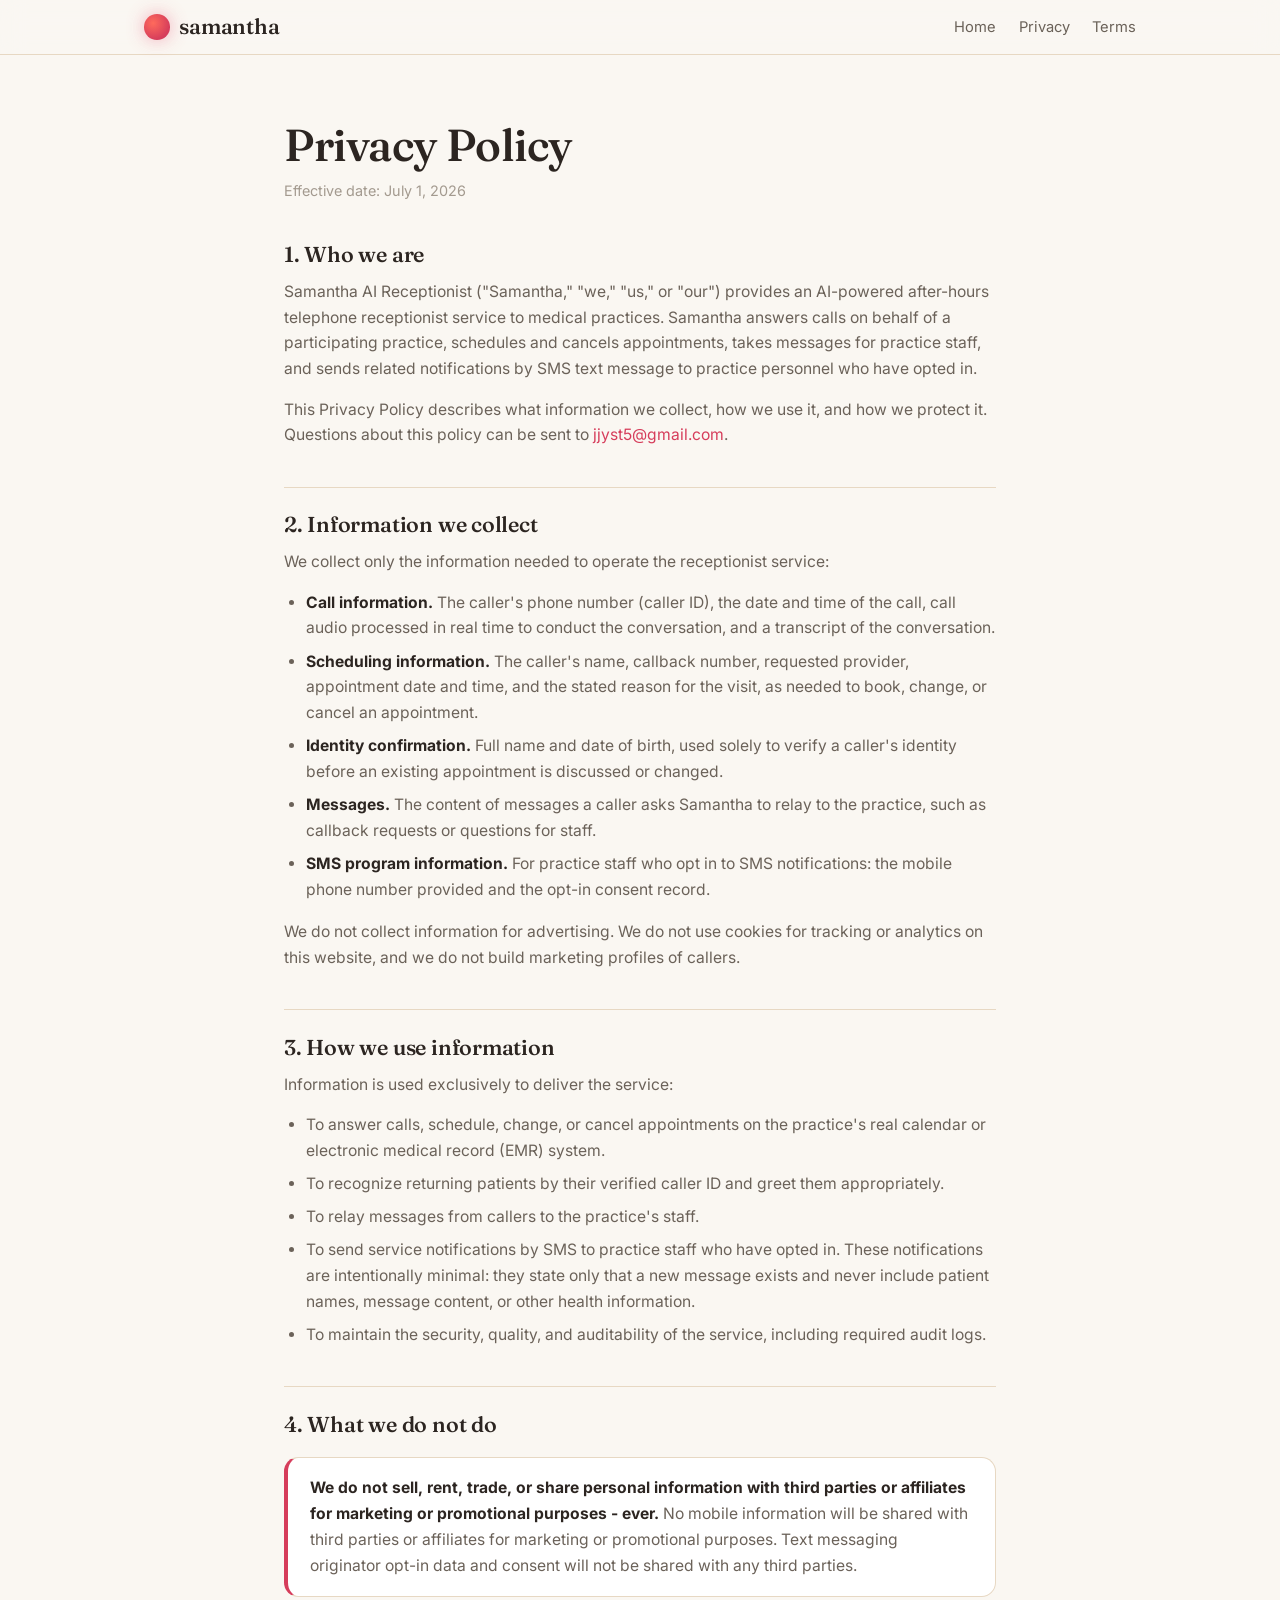
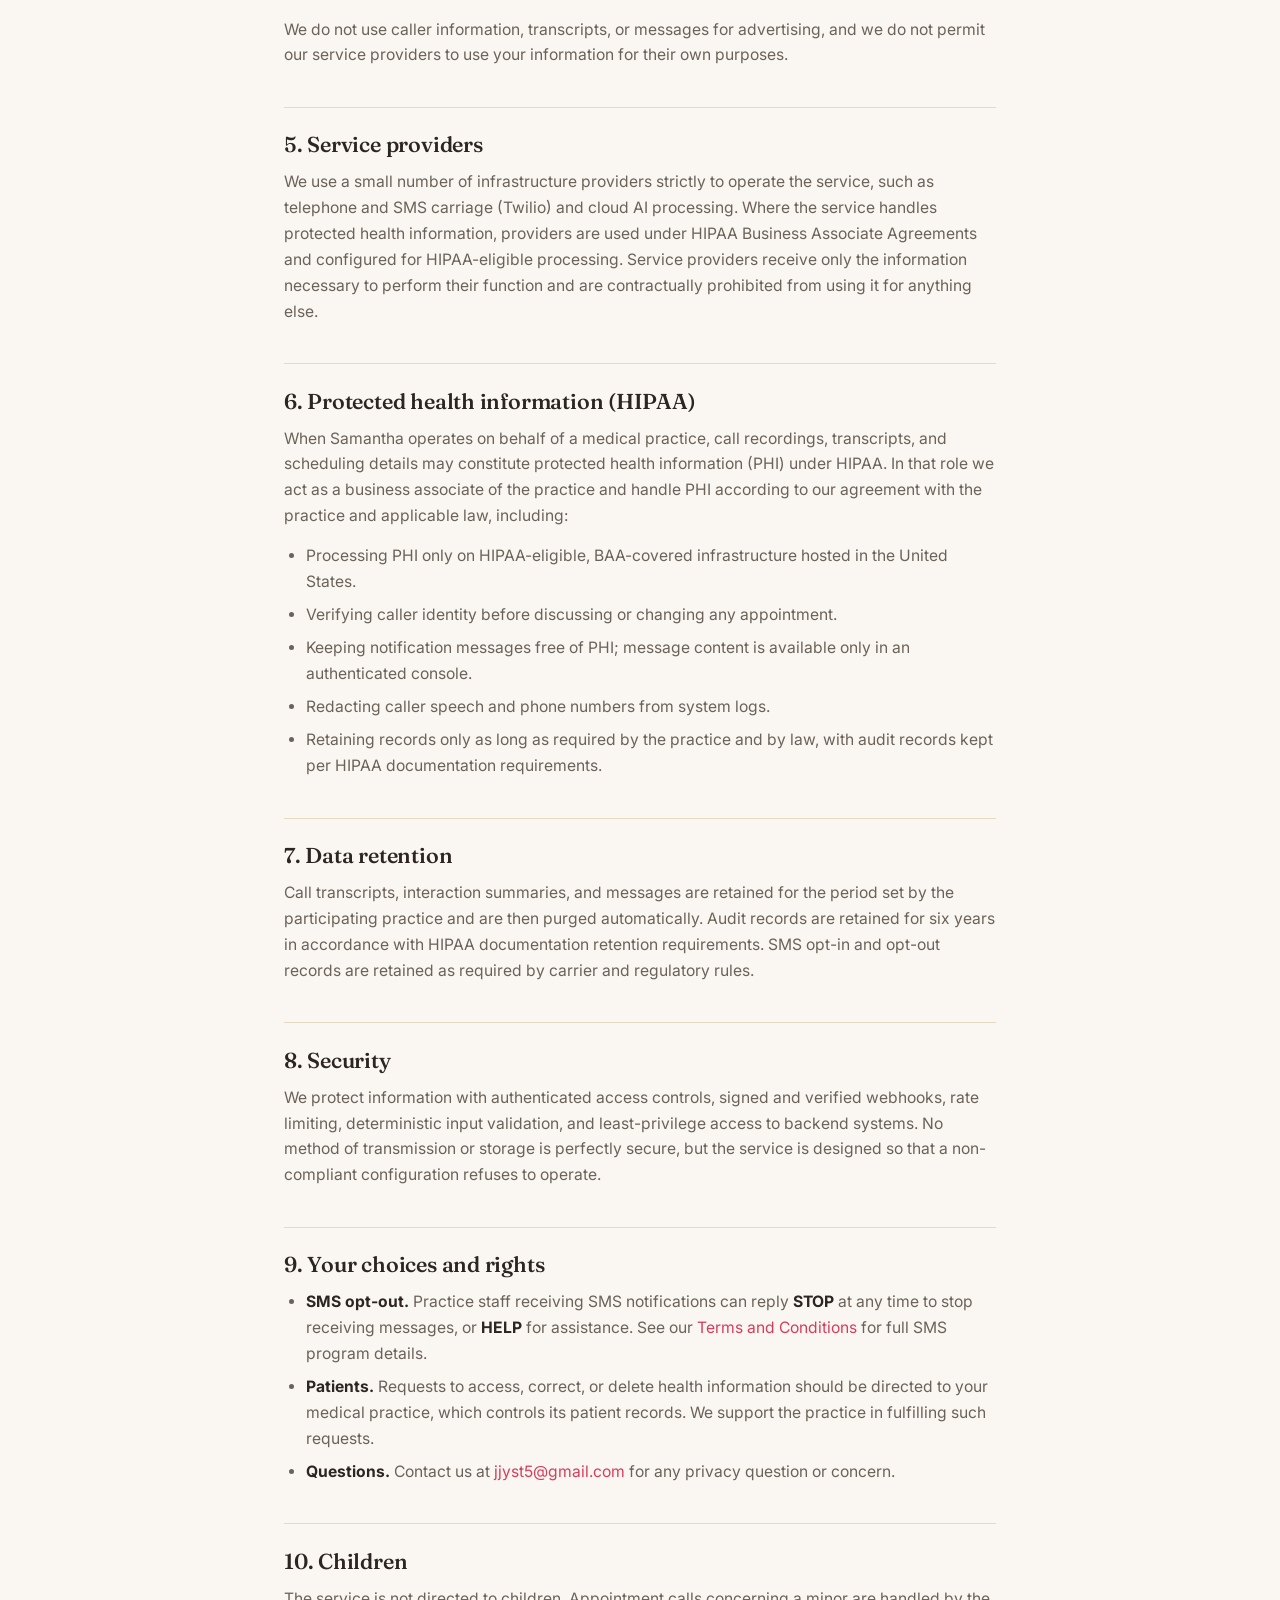
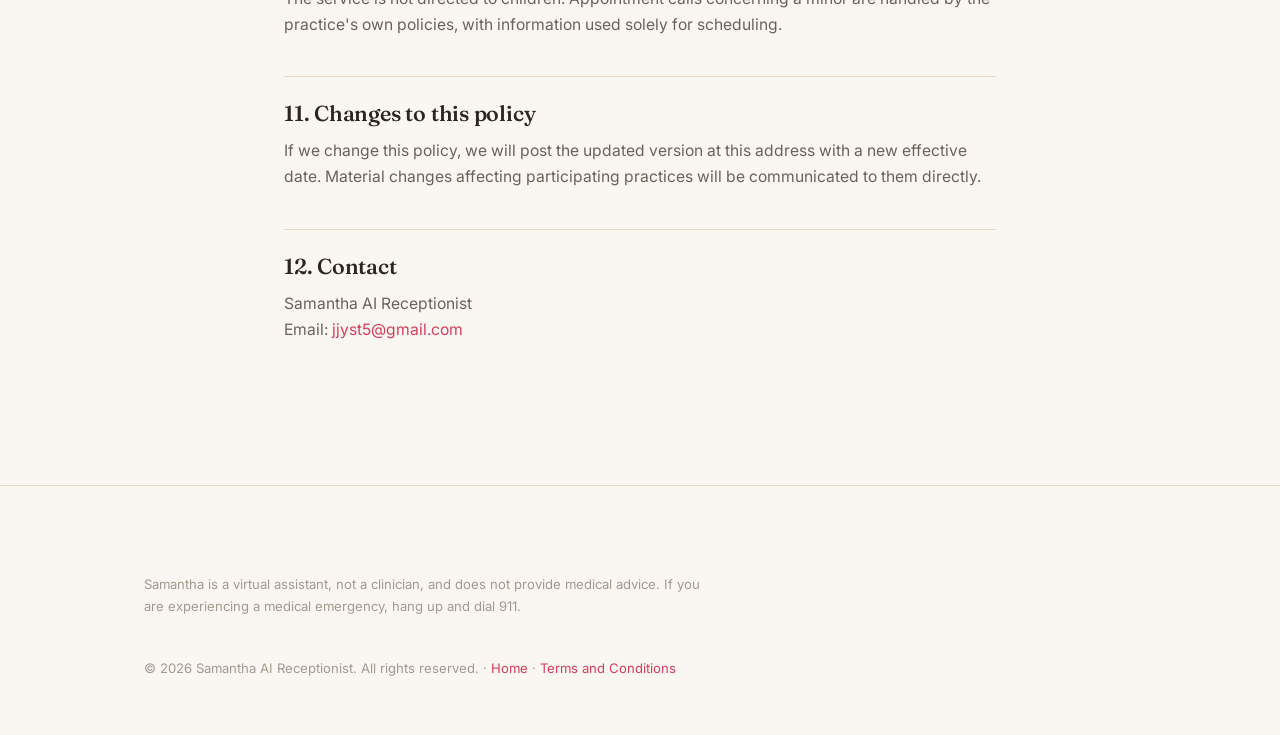
==== privacy-policy/index.html @ 0fba706d "Add files via upload" ====
<!DOCTYPE html>
<html lang="en">
<head>
  <meta charset="UTF-8" />
  <meta name="viewport" content="width=device-width, initial-scale=1.0" />
  <title>Privacy Policy - Samantha AI Receptionist</title>
  <meta name="description" content="Privacy Policy for Samantha, the AI after-hours receptionist for medical practices: what data we collect, how it is used, and how it is protected." />
  <link rel="preconnect" href="https://fonts.googleapis.com" />
  <link rel="preconnect" href="https://fonts.gstatic.com" crossorigin />
  <link href="https://fonts.googleapis.com/css2?family=Fraunces:ital,opsz,wght@0,9..144,400..600;1,9..144,400..600&family=Inter:wght@400;500;600;700&display=swap" rel="stylesheet" />
  <link rel="stylesheet" href="../styles.css" />
  <link rel="icon" href="data:image/svg+xml,<svg xmlns='http://www.w3.org/2000/svg' viewBox='0 0 100 100'><circle cx='50' cy='50' r='42' fill='%23d63d5b'/></svg>" />
</head>
<body>

  <nav class="nav">
    <div class="nav-inner">
      <a href="../index.html" class="wordmark"><span class="dot"></span>samantha</a>
      <div class="nav-links">
        <a href="../index.html">Home</a>
        <a href="index.html">Privacy</a>
        <a href="../terms-and-conditions/index.html">Terms</a>
      </div>
    </div>
  </nav>

  <main class="policy">
    <div class="container narrow">
      <h1>Privacy Policy</h1>
      <p class="updated">Effective date: July 1, 2026</p>

      <h2>1. Who we are</h2>
      <p>
        Samantha AI Receptionist ("Samantha," "we," "us," or "our") provides an AI-powered
        after-hours telephone receptionist service to medical practices. Samantha answers
        calls on behalf of a participating practice, schedules and cancels appointments,
        takes messages for practice staff, and sends related notifications by SMS text
        message to practice personnel who have opted in.
      </p>
      <p>
        This Privacy Policy describes what information we collect, how we use it, and how
        we protect it. Questions about this policy can be sent to
        <a href="mailto:jjyst5@gmail.com">jjyst5@gmail.com</a>.
      </p>

      <h2>2. Information we collect</h2>
      <p>We collect only the information needed to operate the receptionist service:</p>
      <ul>
        <li><strong>Call information.</strong> The caller's phone number (caller ID), the date and time of the call, call audio processed in real time to conduct the conversation, and a transcript of the conversation.</li>
        <li><strong>Scheduling information.</strong> The caller's name, callback number, requested provider, appointment date and time, and the stated reason for the visit, as needed to book, change, or cancel an appointment.</li>
        <li><strong>Identity confirmation.</strong> Full name and date of birth, used solely to verify a caller's identity before an existing appointment is discussed or changed.</li>
        <li><strong>Messages.</strong> The content of messages a caller asks Samantha to relay to the practice, such as callback requests or questions for staff.</li>
        <li><strong>SMS program information.</strong> For practice staff who opt in to SMS notifications: the mobile phone number provided and the opt-in consent record.</li>
      </ul>
      <p>
        We do not collect information for advertising. We do not use cookies for tracking
        or analytics on this website, and we do not build marketing profiles of callers.
      </p>

      <h2>3. How we use information</h2>
      <p>Information is used exclusively to deliver the service:</p>
      <ul>
        <li>To answer calls, schedule, change, or cancel appointments on the practice's real calendar or electronic medical record (EMR) system.</li>
        <li>To recognize returning patients by their verified caller ID and greet them appropriately.</li>
        <li>To relay messages from callers to the practice's staff.</li>
        <li>To send service notifications by SMS to practice staff who have opted in. These notifications are intentionally minimal: they state only that a new message exists and never include patient names, message content, or other health information.</li>
        <li>To maintain the security, quality, and auditability of the service, including required audit logs.</li>
      </ul>

      <h2>4. What we do not do</h2>
      <div class="callout">
        <p>
          <strong>We do not sell, rent, trade, or share personal information with third
          parties or affiliates for marketing or promotional purposes - ever.</strong>
          No mobile information will be shared with third parties or affiliates for
          marketing or promotional purposes. Text messaging originator opt-in data and
          consent will not be shared with any third parties.
        </p>
      </div>
      <p>
        We do not use caller information, transcripts, or messages for advertising, and we
        do not permit our service providers to use your information for their own purposes.
      </p>

      <h2>5. Service providers</h2>
      <p>
        We use a small number of infrastructure providers strictly to operate the service,
        such as telephone and SMS carriage (Twilio) and cloud AI processing. Where the
        service handles protected health information, providers are used under HIPAA
        Business Associate Agreements and configured for HIPAA-eligible processing.
        Service providers receive only the information necessary to perform their function
        and are contractually prohibited from using it for anything else.
      </p>

      <h2>6. Protected health information (HIPAA)</h2>
      <p>
        When Samantha operates on behalf of a medical practice, call recordings,
        transcripts, and scheduling details may constitute protected health information
        (PHI) under HIPAA. In that role we act as a business associate of the practice and
        handle PHI according to our agreement with the practice and applicable law, including:
      </p>
      <ul>
        <li>Processing PHI only on HIPAA-eligible, BAA-covered infrastructure hosted in the United States.</li>
        <li>Verifying caller identity before discussing or changing any appointment.</li>
        <li>Keeping notification messages free of PHI; message content is available only in an authenticated console.</li>
        <li>Redacting caller speech and phone numbers from system logs.</li>
        <li>Retaining records only as long as required by the practice and by law, with audit records kept per HIPAA documentation requirements.</li>
      </ul>

      <h2>7. Data retention</h2>
      <p>
        Call transcripts, interaction summaries, and messages are retained for the period
        set by the participating practice and are then purged automatically. Audit records
        are retained for six years in accordance with HIPAA documentation retention
        requirements. SMS opt-in and opt-out records are retained as required by carrier
        and regulatory rules.
      </p>

      <h2>8. Security</h2>
      <p>
        We protect information with authenticated access controls, signed and verified
        webhooks, rate limiting, deterministic input validation, and least-privilege
        access to backend systems. No method of transmission or storage is perfectly
        secure, but the service is designed so that a non-compliant configuration refuses
        to operate.
      </p>

      <h2>9. Your choices and rights</h2>
      <ul>
        <li><strong>SMS opt-out.</strong> Practice staff receiving SMS notifications can reply <strong>STOP</strong> at any time to stop receiving messages, or <strong>HELP</strong> for assistance. See our <a href="../terms-and-conditions/index.html">Terms and Conditions</a> for full SMS program details.</li>
        <li><strong>Patients.</strong> Requests to access, correct, or delete health information should be directed to your medical practice, which controls its patient records. We support the practice in fulfilling such requests.</li>
        <li><strong>Questions.</strong> Contact us at <a href="mailto:jjyst5@gmail.com">jjyst5@gmail.com</a> for any privacy question or concern.</li>
      </ul>

      <h2>10. Children</h2>
      <p>
        The service is not directed to children. Appointment calls concerning a minor are
        handled by the practice's own policies, with information used solely for scheduling.
      </p>

      <h2>11. Changes to this policy</h2>
      <p>
        If we change this policy, we will post the updated version at this address with a
        new effective date. Material changes affecting participating practices will be
        communicated to them directly.
      </p>

      <h2>12. Contact</h2>
      <p>
        Samantha AI Receptionist<br />
        Email: <a href="mailto:jjyst5@gmail.com">jjyst5@gmail.com</a>
      </p>
    </div>
  </main>

  <footer>
    <div class="container">
      <p class="fineprint">
        Samantha is a virtual assistant, not a clinician, and does not provide medical advice.
        If you are experiencing a medical emergency, hang up and dial 911.
      </p>
      <p class="fineprint">&copy; 2026 Samantha AI Receptionist. All rights reserved. &middot; <a href="../index.html">Home</a> &middot; <a href="../terms-and-conditions/index.html">Terms and Conditions</a></p>
    </div>
  </footer>

</body>
</html>
---- styles.css ----
/* Samantha - marketing + policy site.
   Look and feel: warm cream + coral (matches the console's sand/rose palette),
   soft and intimate like the film "Her", with a clean clinical calm. */

:root {
  --sand-50: #faf7f2;
  --sand-100: #f3ece1;
  --sand-200: #e7d8c3;
  --rose-500: #e7546f;
  --rose-600: #d63d5b;
  --rose-700: #b82f49;
  --coral: #ff6a5c;
  --ink: #2c2521;
  --ink-soft: #6b6259;
  --ink-faint: #a39a8f;
  --night: #1d1614;
  --night-2: #2a201c;
  --radius: 1.25rem;
}

* { margin: 0; padding: 0; box-sizing: border-box; }

html { scroll-behavior: smooth; }

body {
  font-family: "Inter", ui-sans-serif, system-ui, -apple-system, "Segoe UI", Roboto, sans-serif;
  background: var(--sand-50);
  color: var(--ink);
  line-height: 1.65;
  -webkit-font-smoothing: antialiased;
}

h1, h2, h3, .wordmark {
  font-family: "Fraunces", Georgia, serif;
  font-weight: 550;
  letter-spacing: -0.01em;
  line-height: 1.15;
}

a { color: var(--rose-600); text-decoration: none; }
a:hover { color: var(--rose-700); }

.container { max-width: 1040px; margin: 0 auto; padding: 0 1.5rem; }
.narrow { max-width: 760px; }

/* ---------- nav ---------- */
.nav {
  position: sticky; top: 0; z-index: 20;
  background: rgba(250, 247, 242, 0.85);
  backdrop-filter: blur(12px);
  border-bottom: 1px solid var(--sand-200);
}
.nav-inner {
  display: flex; align-items: center; gap: 1.5rem;
  padding: 0.9rem 1.5rem; max-width: 1040px; margin: 0 auto;
}
.wordmark {
  display: flex; align-items: center; gap: 0.6rem;
  font-size: 1.35rem; color: var(--ink);
}
.wordmark .dot {
  width: 1.6rem; height: 1.6rem; border-radius: 50%;
  background: radial-gradient(circle at 35% 35%, var(--coral), var(--rose-600) 70%);
  box-shadow: 0 0 18px rgba(231, 84, 111, 0.45);
  animation: breathe 4.5s ease-in-out infinite;
}
.nav-links { margin-left: auto; display: flex; gap: 1.4rem; font-size: 0.92rem; }
.nav-links a { color: var(--ink-soft); }
.nav-links a:hover { color: var(--rose-600); }
@media (max-width: 640px) { .nav-links { display: none; } }

/* ---------- hero ---------- */
.hero {
  position: relative; overflow: hidden;
  padding: 6.5rem 0 5.5rem; text-align: center;
}
.hero::before {
  content: ""; position: absolute; inset: 0;
  background:
    radial-gradient(600px 420px at 50% -10%, rgba(255, 106, 92, 0.16), transparent 70%),
    radial-gradient(500px 380px at 85% 100%, rgba(231, 84, 111, 0.08), transparent 70%);
  pointer-events: none;
}
.orb {
  width: 128px; height: 128px; border-radius: 50%;
  margin: 0 auto 2.25rem; position: relative;
  background: radial-gradient(circle at 35% 30%, #ffb3a0, var(--coral) 45%, var(--rose-700) 100%);
  box-shadow:
    0 0 60px rgba(255, 106, 92, 0.55),
    0 0 140px rgba(231, 84, 111, 0.28);
  animation: breathe 4.5s ease-in-out infinite;
}
.orb::after {
  content: ""; position: absolute; inset: -22px; border-radius: 50%;
  border: 1px solid rgba(231, 84, 111, 0.28);
  animation: ripple 4.5s ease-in-out infinite;
}
@keyframes breathe {
  0%, 100% { transform: scale(1); }
  50% { transform: scale(1.06); }
}
@keyframes ripple {
  0%, 100% { transform: scale(0.96); opacity: 0.5; }
  50% { transform: scale(1.06); opacity: 1; }
}

.hero h1 { font-size: clamp(2.3rem, 5.5vw, 3.6rem); max-width: 21ch; margin: 0 auto 1.1rem; }
.hero .lede {
  color: var(--ink-soft); font-size: 1.15rem;
  max-width: 54ch; margin: 0 auto 2.4rem;
}
.hero .accent { color: var(--rose-600); font-style: italic; }

.cta-row { display: flex; gap: 0.9rem; justify-content: center; flex-wrap: wrap; }
.btn {
  display: inline-block; padding: 0.8rem 1.7rem; border-radius: 999px;
  font-weight: 600; font-size: 0.98rem; transition: all 0.2s ease;
}
.btn-primary {
  background: var(--rose-600); color: #fff;
  box-shadow: 0 6px 22px rgba(214, 61, 91, 0.35);
}
.btn-primary:hover { background: var(--rose-700); color: #fff; transform: translateY(-1px); }
.btn-ghost { border: 1px solid var(--sand-200); color: var(--ink-soft); background: #fff; }
.btn-ghost:hover { border-color: var(--rose-500); color: var(--rose-600); }

/* ---------- sections ---------- */
section { padding: 4.5rem 0; }
.kicker {
  text-transform: uppercase; letter-spacing: 0.14em; font-size: 0.78rem;
  font-weight: 700; color: var(--rose-600); margin-bottom: 0.7rem;
}
.section-title { font-size: clamp(1.7rem, 3.5vw, 2.3rem); margin-bottom: 0.8rem; }
.section-sub { color: var(--ink-soft); max-width: 62ch; }

.grid {
  display: grid; gap: 1.25rem; margin-top: 2.5rem;
  grid-template-columns: repeat(auto-fit, minmax(280px, 1fr));
}
.card {
  background: #fff; border: 1px solid var(--sand-200);
  border-radius: var(--radius); padding: 1.7rem;
  box-shadow: 0 1px 2px rgba(44, 37, 33, 0.04);
  transition: transform 0.2s ease, box-shadow 0.2s ease;
}
.card:hover { transform: translateY(-2px); box-shadow: 0 10px 30px rgba(44, 37, 33, 0.07); }
.card .icon {
  width: 2.6rem; height: 2.6rem; border-radius: 0.9rem;
  display: flex; align-items: center; justify-content: center;
  background: linear-gradient(135deg, var(--rose-500), var(--rose-700));
  color: #fff; font-size: 1.15rem; margin-bottom: 1rem;
}
.card h3 { font-size: 1.12rem; margin-bottom: 0.45rem; }
.card p { color: var(--ink-soft); font-size: 0.94rem; }

/* ---------- voice (dark, "Her" evening) ---------- */
.voice {
  background:
    radial-gradient(700px 400px at 50% 0%, rgba(255, 106, 92, 0.14), transparent 70%),
    linear-gradient(180deg, var(--night), var(--night-2));
  color: #f5ede4; text-align: center;
  border-radius: 2.5rem; margin: 1rem 1rem;
  padding: 5rem 1.5rem;
}
.voice .quote {
  font-family: "Fraunces", Georgia, serif; font-size: clamp(1.4rem, 3vw, 2rem);
  font-style: italic; max-width: 34ch; margin: 0 auto 1.2rem; line-height: 1.4;
}
.voice .attr { color: rgba(245, 237, 228, 0.55); font-size: 0.92rem; }
.wave {
  display: flex; gap: 5px; justify-content: center; align-items: center;
  height: 46px; margin: 0 auto 2.2rem;
}
.wave span {
  width: 5px; border-radius: 3px;
  background: linear-gradient(180deg, var(--coral), var(--rose-600));
  animation: wave 1.3s ease-in-out infinite;
}
.wave span:nth-child(1) { height: 30%; animation-delay: 0s; }
.wave span:nth-child(2) { height: 65%; animation-delay: 0.12s; }
.wave span:nth-child(3) { height: 100%; animation-delay: 0.24s; }
.wave span:nth-child(4) { height: 55%; animation-delay: 0.36s; }
.wave span:nth-child(5) { height: 80%; animation-delay: 0.48s; }
.wave span:nth-child(6) { height: 40%; animation-delay: 0.6s; }
.wave span:nth-child(7) { height: 70%; animation-delay: 0.72s; }
@keyframes wave {
  0%, 100% { transform: scaleY(0.55); opacity: 0.7; }
  50% { transform: scaleY(1); opacity: 1; }
}

/* ---------- trust list ---------- */
.trust-list { margin-top: 2rem; display: grid; gap: 1rem; }
.trust-item {
  display: flex; gap: 0.9rem; align-items: flex-start;
  background: #fff; border: 1px solid var(--sand-200);
  border-radius: var(--radius); padding: 1.1rem 1.4rem;
}
.trust-item .check {
  flex-shrink: 0; width: 1.5rem; height: 1.5rem; border-radius: 50%;
  background: var(--sand-100); color: var(--rose-600);
  display: flex; align-items: center; justify-content: center;
  font-size: 0.85rem; font-weight: 700; margin-top: 0.15rem;
}
.trust-item p { color: var(--ink-soft); font-size: 0.95rem; }
.trust-item strong { color: var(--ink); }

/* ---------- footer ---------- */
footer {
  border-top: 1px solid var(--sand-200);
  padding: 3rem 0 3.5rem; margin-top: 3rem;
  font-size: 0.9rem; color: var(--ink-faint);
}
.footer-grid { display: flex; flex-wrap: wrap; gap: 2.5rem; justify-content: space-between; }
.footer-grid .col h4 {
  font-size: 0.8rem; text-transform: uppercase; letter-spacing: 0.1em;
  color: var(--ink-soft); margin-bottom: 0.7rem;
}
.footer-grid .col a { display: block; color: var(--ink-faint); margin-bottom: 0.4rem; }
.footer-grid .col a:hover { color: var(--rose-600); }
.fineprint { margin-top: 2.5rem; font-size: 0.82rem; max-width: 72ch; }

/* ---------- policy pages ---------- */
.policy { padding: 4rem 0 5rem; }
.policy h1 { font-size: clamp(2rem, 4.5vw, 2.8rem); margin-bottom: 0.5rem; }
.policy .updated { color: var(--ink-faint); font-size: 0.9rem; margin-bottom: 2.5rem; }
.policy h2 {
  font-size: 1.35rem; margin: 2.4rem 0 0.7rem;
  padding-top: 1.6rem; border-top: 1px solid var(--sand-200);
}
.policy h2:first-of-type { border-top: none; padding-top: 0; }
.policy p, .policy li { color: var(--ink-soft); font-size: 0.98rem; }
.policy p { margin-bottom: 0.9rem; }
.policy ul { margin: 0.4rem 0 1rem 1.4rem; }
.policy li { margin-bottom: 0.45rem; }
.policy strong { color: var(--ink); }
.callout {
  background: #fff; border: 1px solid var(--sand-200); border-left: 4px solid var(--rose-600);
  border-radius: 0.9rem; padding: 1.1rem 1.4rem; margin: 1.2rem 0;
}
.callout p { margin: 0; }
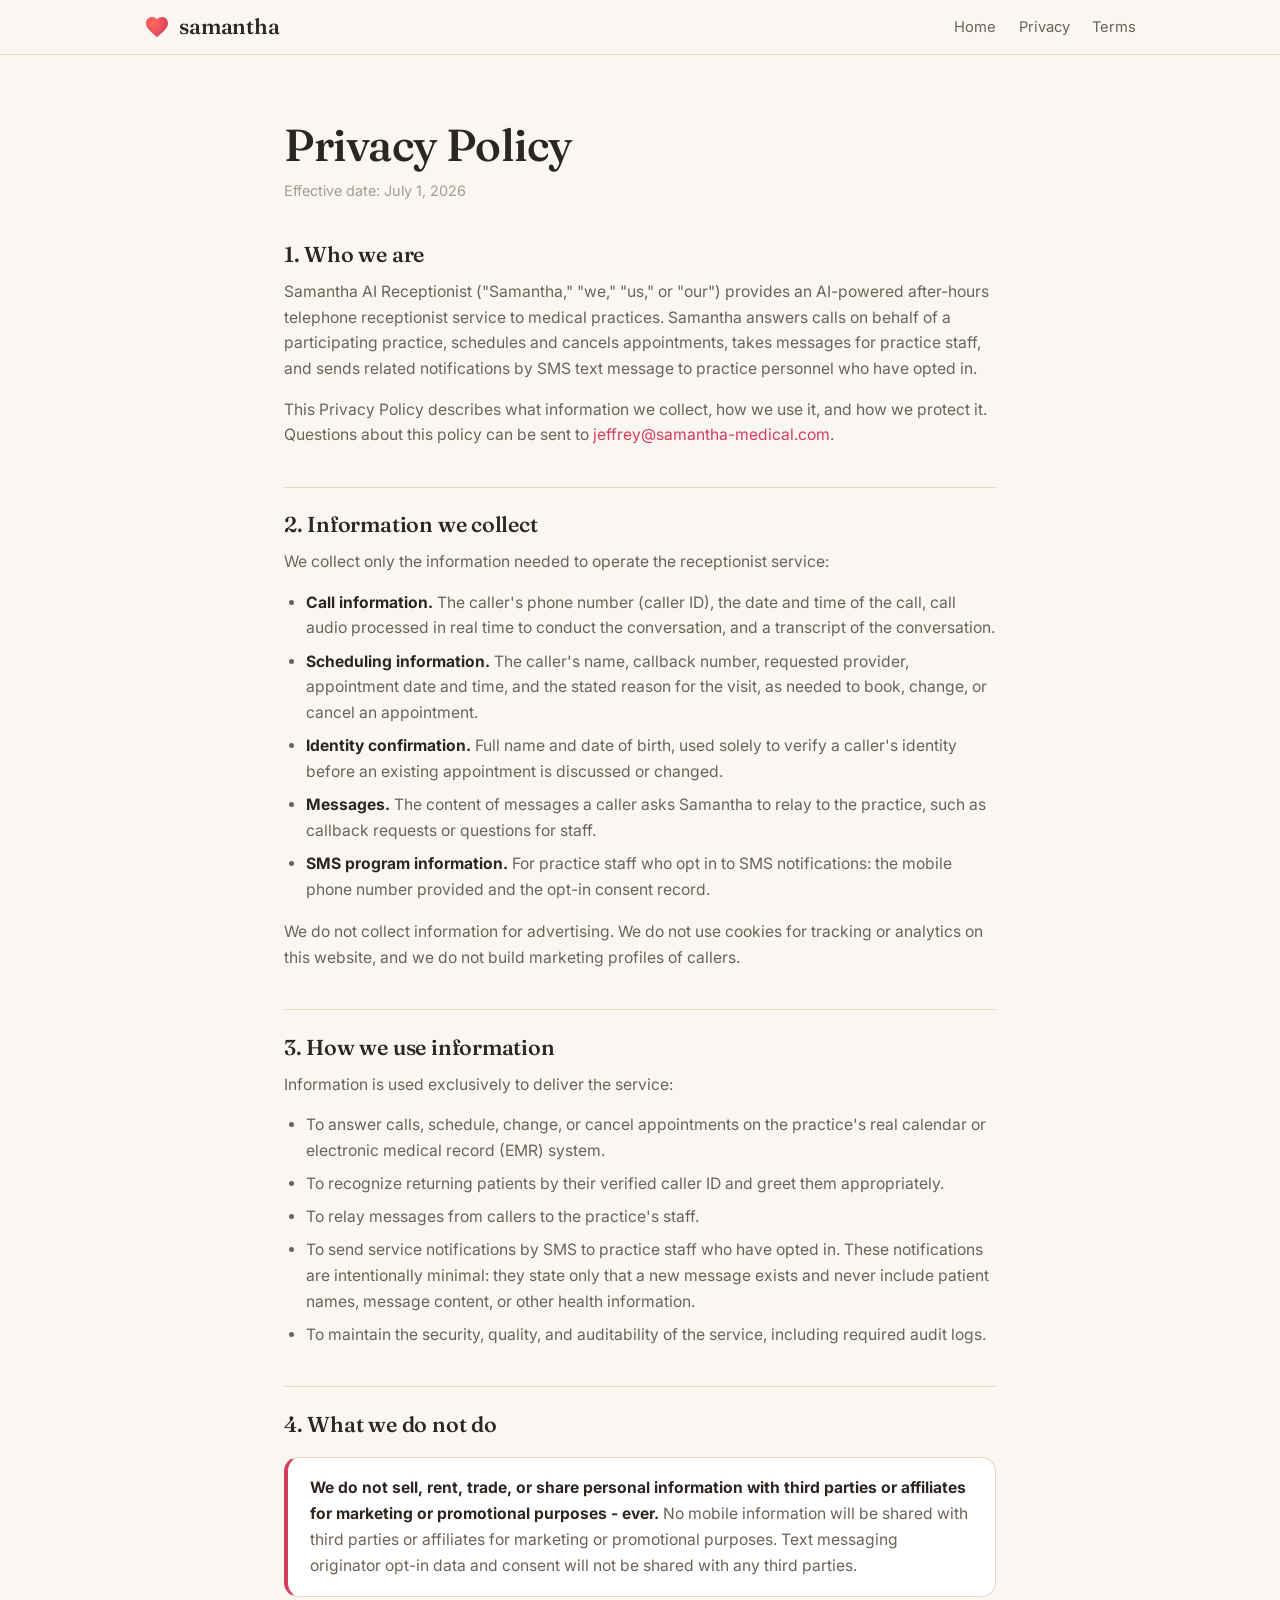
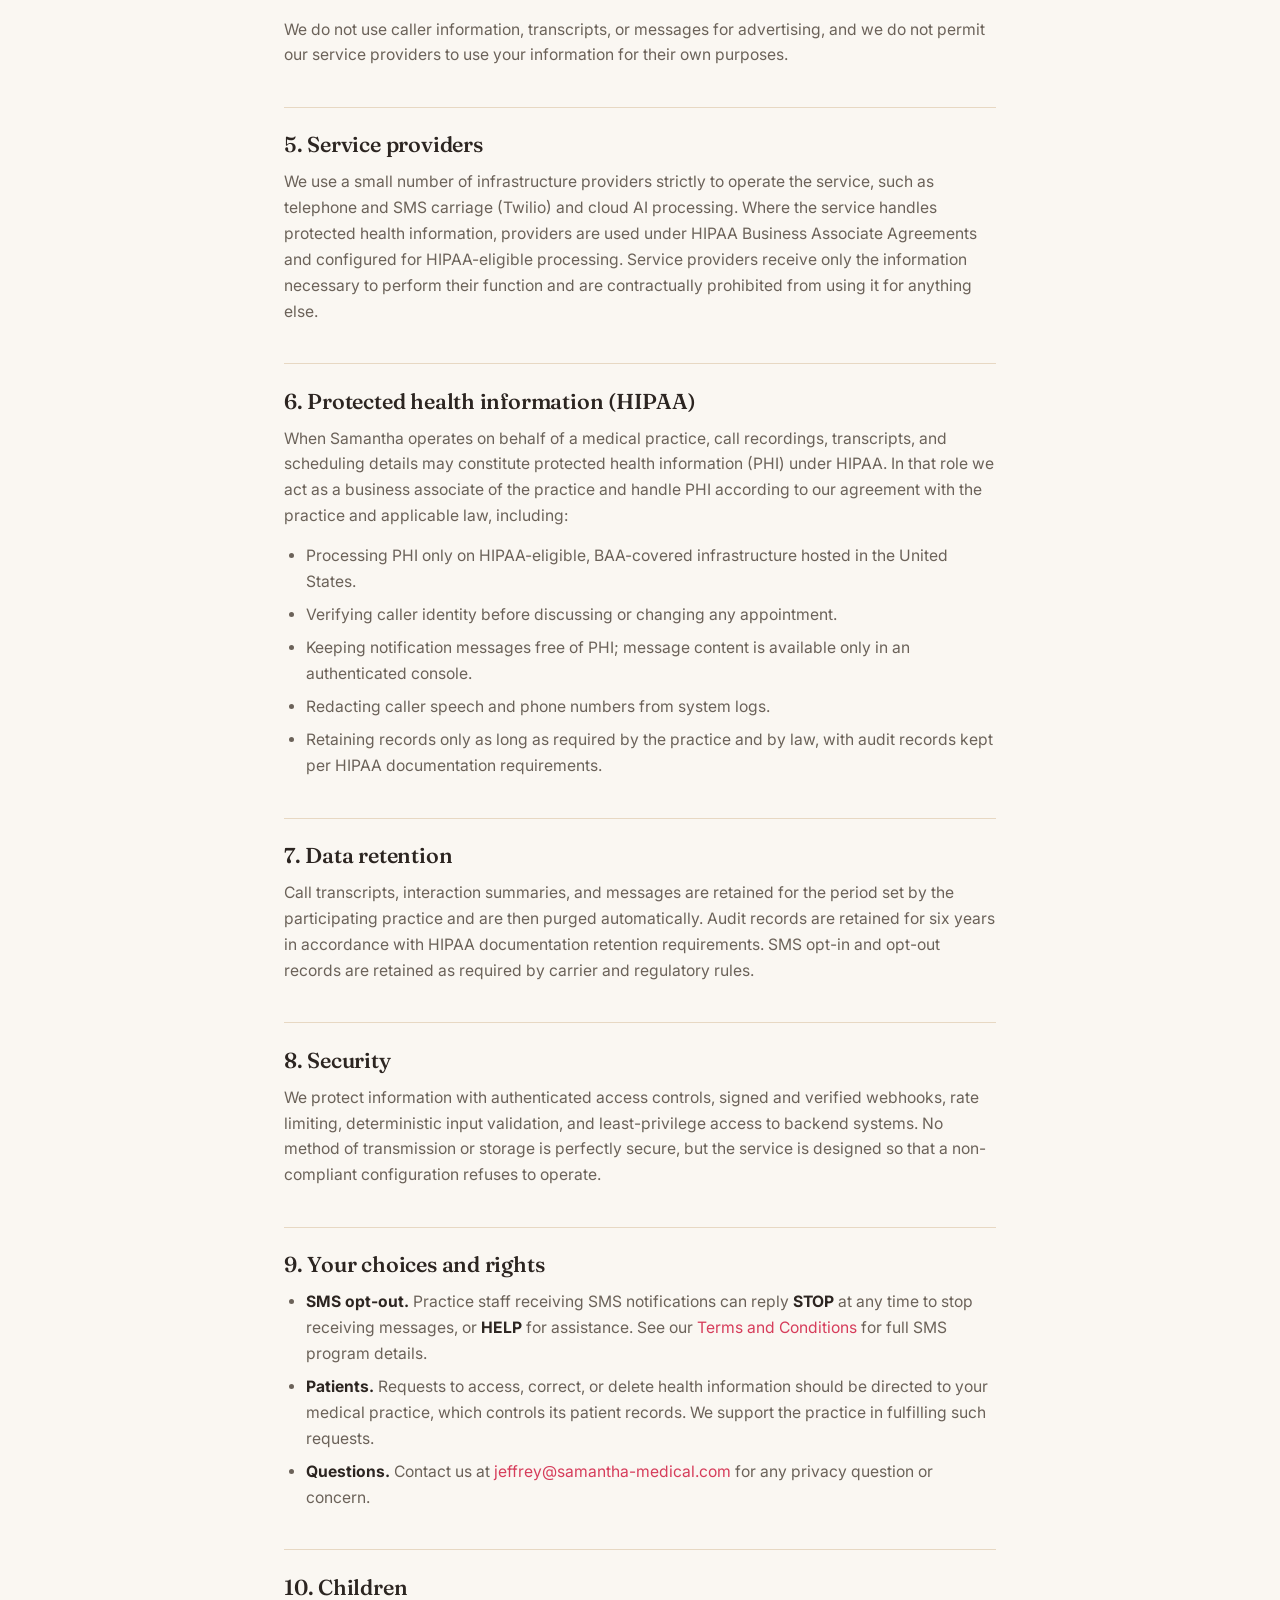
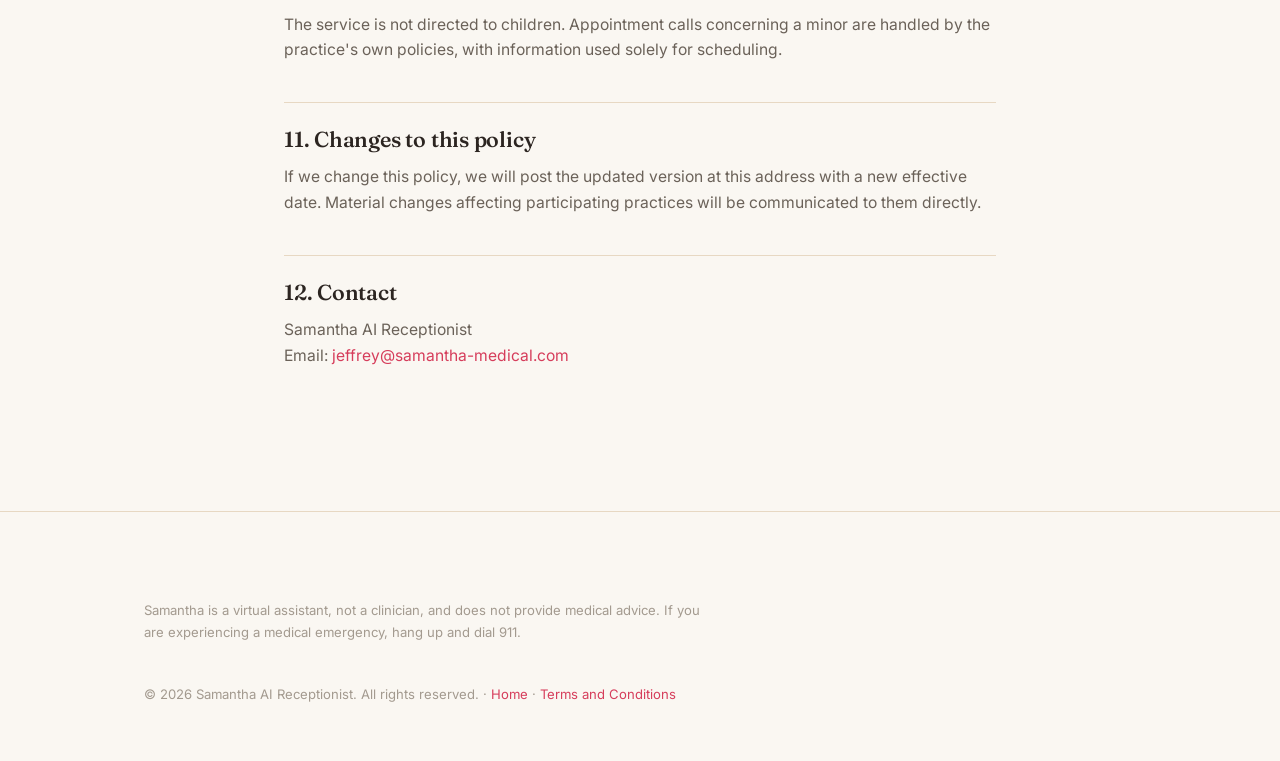
==== commit 29bf0a0b: "Add heart icon animation, voice sample player, and update contact email Replaces the plain circle lo" ====
--- a/privacy-policy/index.html
+++ b/privacy-policy/index.html
@@ -9,7 +9,7 @@
   <link rel="preconnect" href="https://fonts.gstatic.com" crossorigin />
   <link href="https://fonts.googleapis.com/css2?family=Fraunces:ital,opsz,wght@0,9..144,400..600;1,9..144,400..600&family=Inter:wght@400;500;600;700&display=swap" rel="stylesheet" />
   <link rel="stylesheet" href="../styles.css" />
-  <link rel="icon" href="data:image/svg+xml,<svg xmlns='http://www.w3.org/2000/svg' viewBox='0 0 100 100'><circle cx='50' cy='50' r='42' fill='%23d63d5b'/></svg>" />
+  <link rel="icon" href="data:image/svg+xml,%3Csvg xmlns='http://www.w3.org/2000/svg' viewBox='0 0 24 24'%3E%3Cpath d='M12 21.35l-1.45-1.32C5.4 15.36 2 12.28 2 8.5 2 5.42 4.42 3 7.5 3c1.74 0 3.41.81 4.5 2.09C13.09 3.81 14.76 3 16.5 3 19.58 3 22 5.42 22 8.5c0 3.78-3.4 6.86-8.55 11.54L12 21.35z' fill='%23d63d5b'/%3E%3C/svg%3E" />
 </head>
 <body>
 
@@ -40,7 +40,7 @@
       <p>
         This Privacy Policy describes what information we collect, how we use it, and how
         we protect it. Questions about this policy can be sent to
-        <a href="mailto:jjyst5@gmail.com">jjyst5@gmail.com</a>.
+        <a href="mailto:jeffrey@samantha-medical.com">jeffrey@samantha-medical.com</a>.
       </p>
 
       <h2>2. Information we collect</h2>
@@ -129,7 +129,7 @@
       <ul>
         <li><strong>SMS opt-out.</strong> Practice staff receiving SMS notifications can reply <strong>STOP</strong> at any time to stop receiving messages, or <strong>HELP</strong> for assistance. See our <a href="../terms-and-conditions/index.html">Terms and Conditions</a> for full SMS program details.</li>
         <li><strong>Patients.</strong> Requests to access, correct, or delete health information should be directed to your medical practice, which controls its patient records. We support the practice in fulfilling such requests.</li>
-        <li><strong>Questions.</strong> Contact us at <a href="mailto:jjyst5@gmail.com">jjyst5@gmail.com</a> for any privacy question or concern.</li>
+        <li><strong>Questions.</strong> Contact us at <a href="mailto:jeffrey@samantha-medical.com">jeffrey@samantha-medical.com</a> for any privacy question or concern.</li>
       </ul>
 
       <h2>10. Children</h2>
@@ -148,7 +148,7 @@
       <h2>12. Contact</h2>
       <p>
         Samantha AI Receptionist<br />
-        Email: <a href="mailto:jjyst5@gmail.com">jjyst5@gmail.com</a>
+        Email: <a href="mailto:jeffrey@samantha-medical.com">jeffrey@samantha-medical.com</a>
       </p>
     </div>
   </main>
--- a/styles.css
+++ b/styles.css
@@ -16,6 +16,7 @@
   --night: #1d1614;
   --night-2: #2a201c;
   --radius: 1.25rem;
+  --heart-svg: url("data:image/svg+xml,%3Csvg xmlns='http://www.w3.org/2000/svg' viewBox='0 0 24 24'%3E%3Cpath d='M12 21.35l-1.45-1.32C5.4 15.36 2 12.28 2 8.5 2 5.42 4.42 3 7.5 3c1.74 0 3.41.81 4.5 2.09C13.09 3.81 14.76 3 16.5 3 19.58 3 22 5.42 22 8.5c0 3.78-3.4 6.86-8.55 11.54L12 21.35z' fill='black'/%3E%3C/svg%3E");
 }
 
 * { margin: 0; padding: 0; box-sizing: border-box; }
@@ -59,10 +60,18 @@
   font-size: 1.35rem; color: var(--ink);
 }
 .wordmark .dot {
-  width: 1.6rem; height: 1.6rem; border-radius: 50%;
+  width: 1.6rem; height: 1.6rem;
   background: radial-gradient(circle at 35% 35%, var(--coral), var(--rose-600) 70%);
-  box-shadow: 0 0 18px rgba(231, 84, 111, 0.45);
-  animation: breathe 4.5s ease-in-out infinite;
+  -webkit-mask-image: var(--heart-svg);
+  mask-image: var(--heart-svg);
+  -webkit-mask-size: contain; mask-size: contain;
+  -webkit-mask-repeat: no-repeat; mask-repeat: no-repeat;
+  -webkit-mask-position: center; mask-position: center;
+  animation: dot-pulse 4.5s ease-in-out infinite;
+}
+@keyframes dot-pulse {
+  0%, 100% { transform: scale(1); filter: drop-shadow(0 0 4px rgba(231, 84, 111, 0.3)); }
+  50% { transform: scale(1.3); filter: drop-shadow(0 0 16px rgba(231, 84, 111, 0.9)); }
 }
 .nav-links { margin-left: auto; display: flex; gap: 1.4rem; font-size: 0.92rem; }
 .nav-links a { color: var(--ink-soft); }
@@ -82,26 +91,34 @@
   pointer-events: none;
 }
 .orb {
-  width: 128px; height: 128px; border-radius: 50%;
+  width: 128px; height: 128px;
   margin: 0 auto 2.25rem; position: relative;
   background: radial-gradient(circle at 35% 30%, #ffb3a0, var(--coral) 45%, var(--rose-700) 100%);
-  box-shadow:
-    0 0 60px rgba(255, 106, 92, 0.55),
-    0 0 140px rgba(231, 84, 111, 0.28);
-  animation: breathe 4.5s ease-in-out infinite;
+  -webkit-mask-image: var(--heart-svg);
+  mask-image: var(--heart-svg);
+  -webkit-mask-size: contain; mask-size: contain;
+  -webkit-mask-repeat: no-repeat; mask-repeat: no-repeat;
+  -webkit-mask-position: center; mask-position: center;
+  animation: orb-pulse 4.5s ease-in-out infinite;
 }
 .orb::after {
-  content: ""; position: absolute; inset: -22px; border-radius: 50%;
-  border: 1px solid rgba(231, 84, 111, 0.28);
-  animation: ripple 4.5s ease-in-out infinite;
-}
-@keyframes breathe {
-  0%, 100% { transform: scale(1); }
-  50% { transform: scale(1.06); }
-}
-@keyframes ripple {
-  0%, 100% { transform: scale(0.96); opacity: 0.5; }
-  50% { transform: scale(1.06); opacity: 1; }
+  content: ""; position: absolute; inset: -22px; z-index: -1;
+  background: radial-gradient(circle at 35% 30%, #ffb3a0, var(--coral) 45%, var(--rose-700) 100%);
+  -webkit-mask-image: var(--heart-svg);
+  mask-image: var(--heart-svg);
+  -webkit-mask-size: contain; mask-size: contain;
+  -webkit-mask-repeat: no-repeat; mask-repeat: no-repeat;
+  -webkit-mask-position: center; mask-position: center;
+  filter: blur(22px);
+  animation: orb-aura-pulse 4.5s ease-in-out infinite;
+}
+@keyframes orb-pulse {
+  0%, 100% { transform: scale(1); filter: drop-shadow(0 0 18px rgba(255, 106, 92, 0.3)); }
+  50% { transform: scale(1.3); filter: drop-shadow(0 0 60px rgba(255, 106, 92, 0.9)); }
+}
+@keyframes orb-aura-pulse {
+  0%, 100% { transform: scale(0.9); opacity: 0.35; }
+  50% { transform: scale(1.2); opacity: 0.75; }
 }
 
 .hero h1 { font-size: clamp(2.3rem, 5.5vw, 3.6rem); max-width: 21ch; margin: 0 auto 1.1rem; }
@@ -183,9 +200,24 @@
 .wave span:nth-child(5) { height: 80%; animation-delay: 0.48s; }
 .wave span:nth-child(6) { height: 40%; animation-delay: 0.6s; }
 .wave span:nth-child(7) { height: 70%; animation-delay: 0.72s; }
+.wave.wave-paused span { animation-play-state: paused; transform: scaleY(0.4); opacity: 0.4; }
 @keyframes wave {
   0%, 100% { transform: scaleY(0.55); opacity: 0.7; }
   50% { transform: scaleY(1); opacity: 1; }
+}
+
+.voice-play {
+  display: inline-flex; align-items: center; gap: 0.6rem;
+  margin-top: 2rem; padding: 0.75rem 1.5rem; border-radius: 999px;
+  background: rgba(245, 237, 228, 0.08); border: 1px solid rgba(245, 237, 228, 0.25);
+  color: #f5ede4; font-family: inherit; font-size: 0.95rem; font-weight: 600;
+  cursor: pointer; transition: all 0.2s ease;
+}
+.voice-play:hover { background: rgba(255, 106, 92, 0.16); border-color: var(--coral); }
+.voice-play.is-playing { background: var(--rose-600); border-color: var(--rose-600); }
+.voice-play-icon {
+  display: inline-flex; align-items: center; justify-content: center;
+  width: 1.4rem; height: 1.4rem; font-size: 0.7rem;
 }
 
 /* ---------- trust list ---------- */
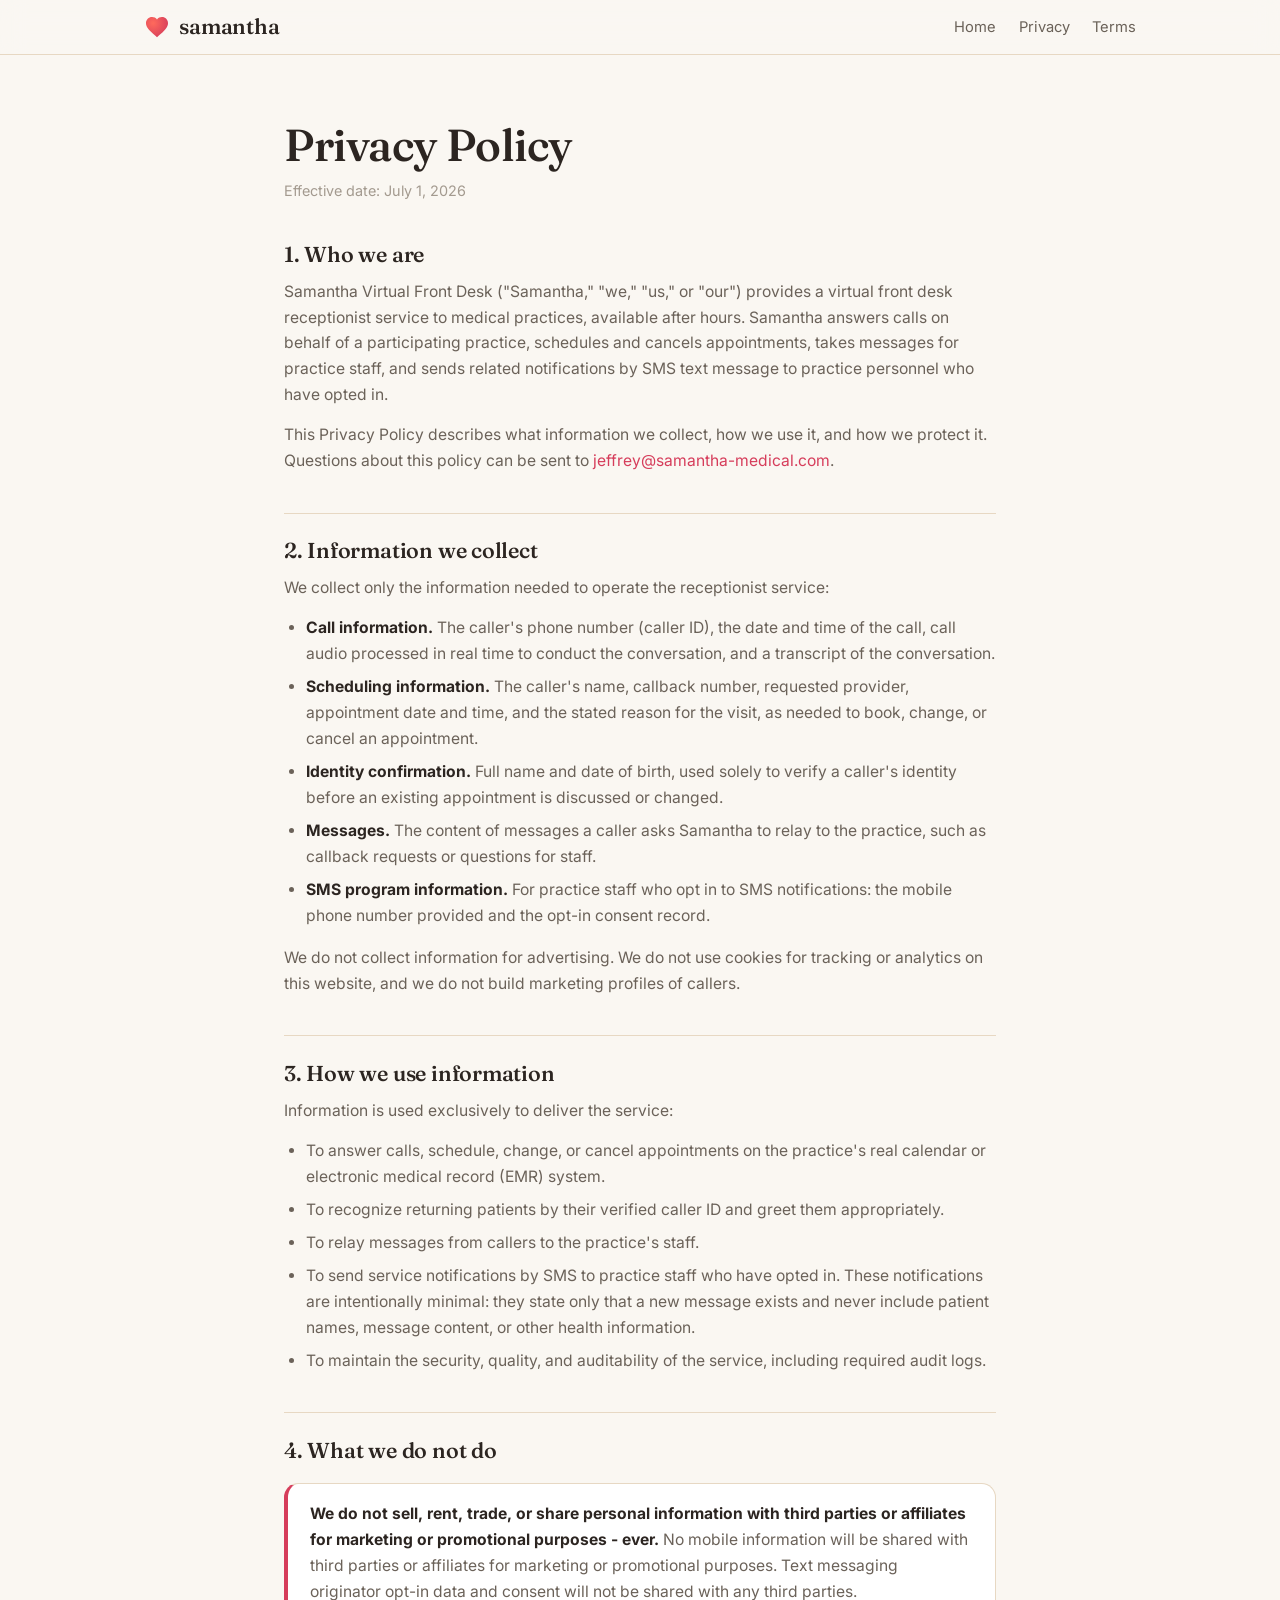
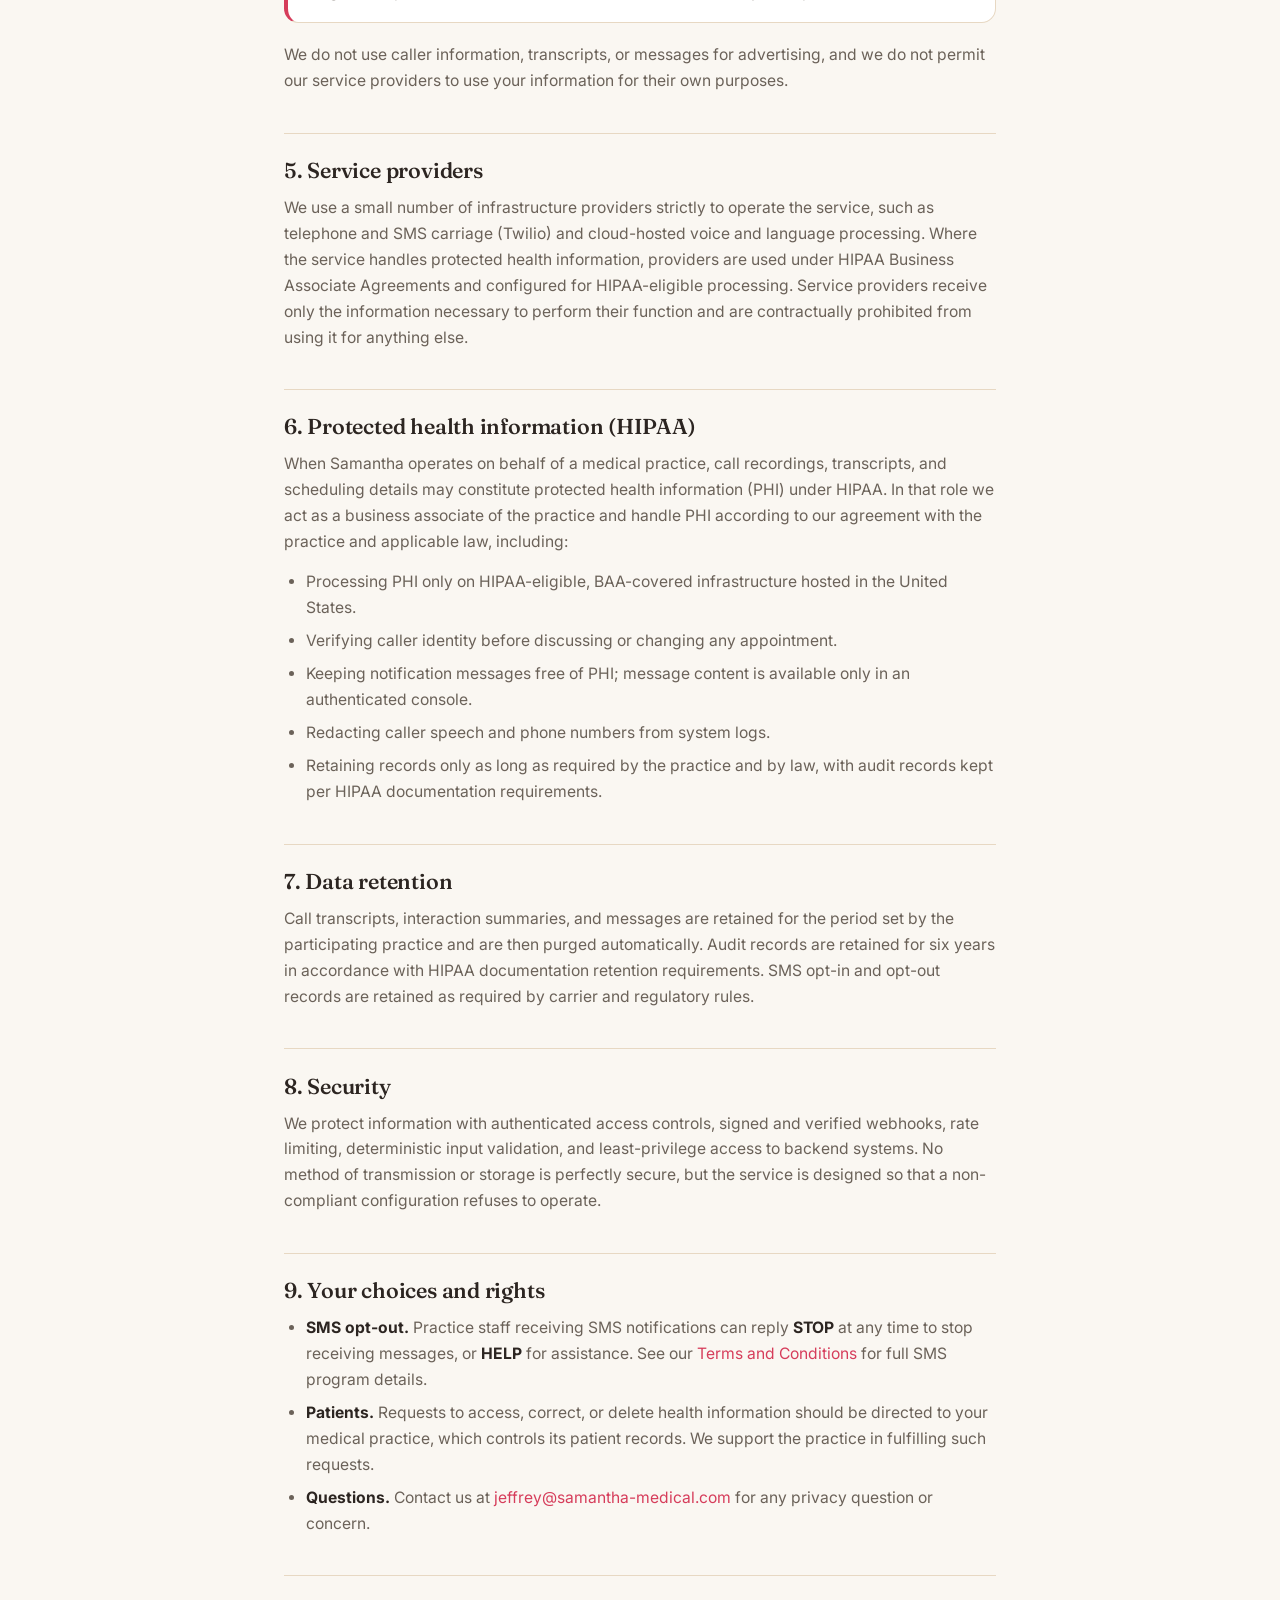
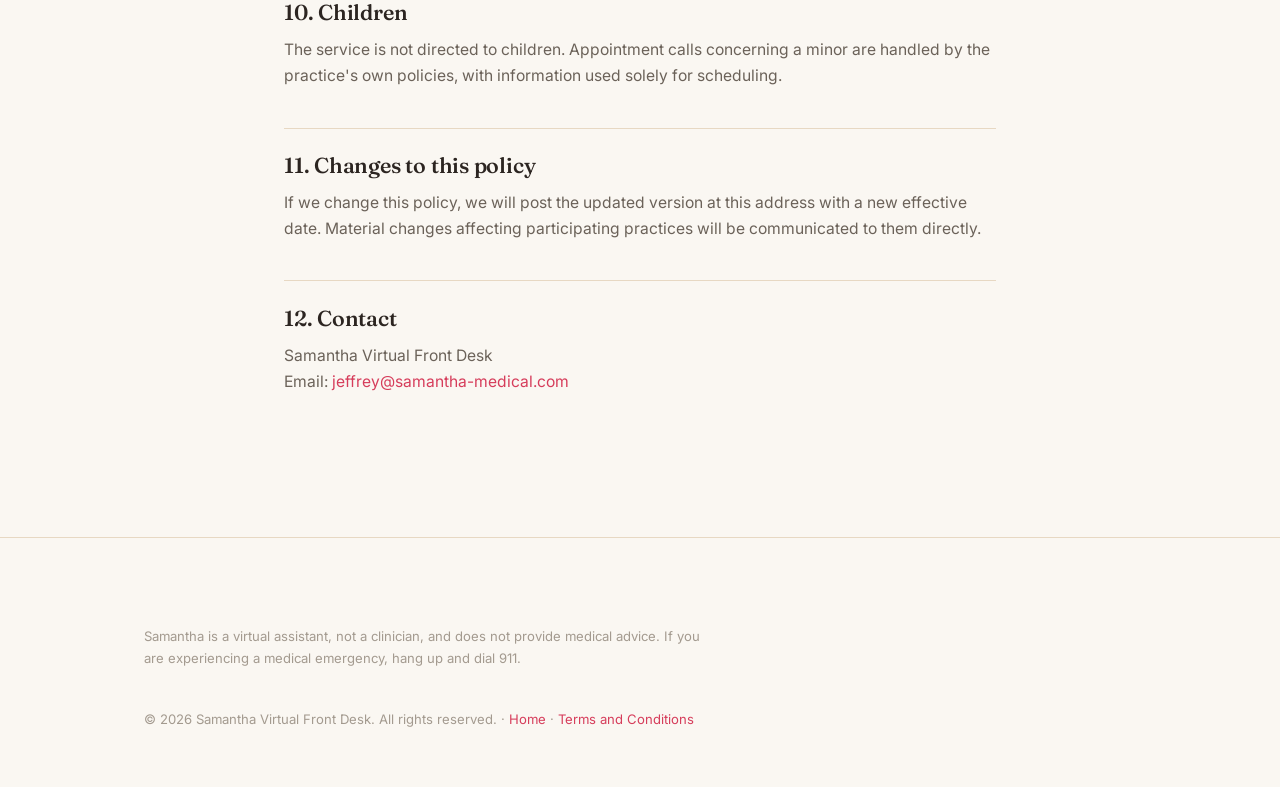
==== commit 525c92a2: "Rebrand from AI to Virtual Front Desk, add multilingual feature card Replaces "Samantha AI Reception" ====
--- a/privacy-policy/index.html
+++ b/privacy-policy/index.html
@@ -3,8 +3,8 @@
 <head>
   <meta charset="UTF-8" />
   <meta name="viewport" content="width=device-width, initial-scale=1.0" />
-  <title>Privacy Policy - Samantha AI Receptionist</title>
-  <meta name="description" content="Privacy Policy for Samantha, the AI after-hours receptionist for medical practices: what data we collect, how it is used, and how it is protected." />
+  <title>Privacy Policy - Samantha Virtual Front Desk</title>
+  <meta name="description" content="Privacy Policy for Samantha, the virtual front desk receptionist for medical practices: what data we collect, how it is used, and how it is protected." />
   <link rel="preconnect" href="https://fonts.googleapis.com" />
   <link rel="preconnect" href="https://fonts.gstatic.com" crossorigin />
   <link href="https://fonts.googleapis.com/css2?family=Fraunces:ital,opsz,wght@0,9..144,400..600;1,9..144,400..600&family=Inter:wght@400;500;600;700&display=swap" rel="stylesheet" />
@@ -16,6 +16,8 @@
   <nav class="nav">
     <div class="nav-inner">
       <a href="../index.html" class="wordmark"><span class="dot"></span>samantha</a>
+      <input type="checkbox" id="nav-toggle" class="nav-toggle-checkbox" />
+      <label for="nav-toggle" class="nav-toggle-btn" aria-label="Open menu">&#9776;</label>
       <div class="nav-links">
         <a href="../index.html">Home</a>
         <a href="index.html">Privacy</a>
@@ -31,8 +33,8 @@
 
       <h2>1. Who we are</h2>
       <p>
-        Samantha AI Receptionist ("Samantha," "we," "us," or "our") provides an AI-powered
-        after-hours telephone receptionist service to medical practices. Samantha answers
+        Samantha Virtual Front Desk ("Samantha," "we," "us," or "our") provides a virtual
+        front desk receptionist service to medical practices, available after hours. Samantha answers
         calls on behalf of a participating practice, schedules and cancels appointments,
         takes messages for practice staff, and sends related notifications by SMS text
         message to practice personnel who have opted in.
@@ -85,7 +87,8 @@
       <h2>5. Service providers</h2>
       <p>
         We use a small number of infrastructure providers strictly to operate the service,
-        such as telephone and SMS carriage (Twilio) and cloud AI processing. Where the
+        such as telephone and SMS carriage (Twilio) and cloud-hosted voice and language
+        processing. Where the
         service handles protected health information, providers are used under HIPAA
         Business Associate Agreements and configured for HIPAA-eligible processing.
         Service providers receive only the information necessary to perform their function
@@ -147,7 +150,7 @@
 
       <h2>12. Contact</h2>
       <p>
-        Samantha AI Receptionist<br />
+        Samantha Virtual Front Desk<br />
         Email: <a href="mailto:jeffrey@samantha-medical.com">jeffrey@samantha-medical.com</a>
       </p>
     </div>
@@ -159,7 +162,7 @@
         Samantha is a virtual assistant, not a clinician, and does not provide medical advice.
         If you are experiencing a medical emergency, hang up and dial 911.
       </p>
-      <p class="fineprint">&copy; 2026 Samantha AI Receptionist. All rights reserved. &middot; <a href="../index.html">Home</a> &middot; <a href="../terms-and-conditions/index.html">Terms and Conditions</a></p>
+      <p class="fineprint">&copy; 2026 Samantha Virtual Front Desk. All rights reserved. &middot; <a href="../index.html">Home</a> &middot; <a href="../terms-and-conditions/index.html">Terms and Conditions</a></p>
     </div>
   </footer>
 
--- a/styles.css
+++ b/styles.css
@@ -76,7 +76,25 @@
 .nav-links { margin-left: auto; display: flex; gap: 1.4rem; font-size: 0.92rem; }
 .nav-links a { color: var(--ink-soft); }
 .nav-links a:hover { color: var(--rose-600); }
-@media (max-width: 640px) { .nav-links { display: none; } }
+
+.nav-toggle-checkbox { display: none; }
+.nav-toggle-btn {
+  display: none; margin-left: auto; cursor: pointer;
+  font-size: 1.5rem; line-height: 1; color: var(--ink-soft); padding: 0.2rem 0.3rem;
+}
+@media (max-width: 640px) {
+  .nav-toggle-btn { display: inline-flex; }
+  .nav-links {
+    display: none; position: absolute; top: 100%; left: 0; right: 0;
+    flex-direction: column; gap: 0; background: #fff;
+    border-bottom: 1px solid var(--sand-200);
+    box-shadow: 0 12px 24px rgba(44, 37, 33, 0.08);
+    padding: 0.3rem 1.5rem 0.8rem;
+  }
+  .nav-links a { padding: 0.8rem 0; border-top: 1px solid var(--sand-100); }
+  .nav-links a:first-child { border-top: none; }
+  .nav-toggle-checkbox:checked ~ .nav-links { display: flex; }
+}
 
 /* ---------- hero ---------- */
 .hero {
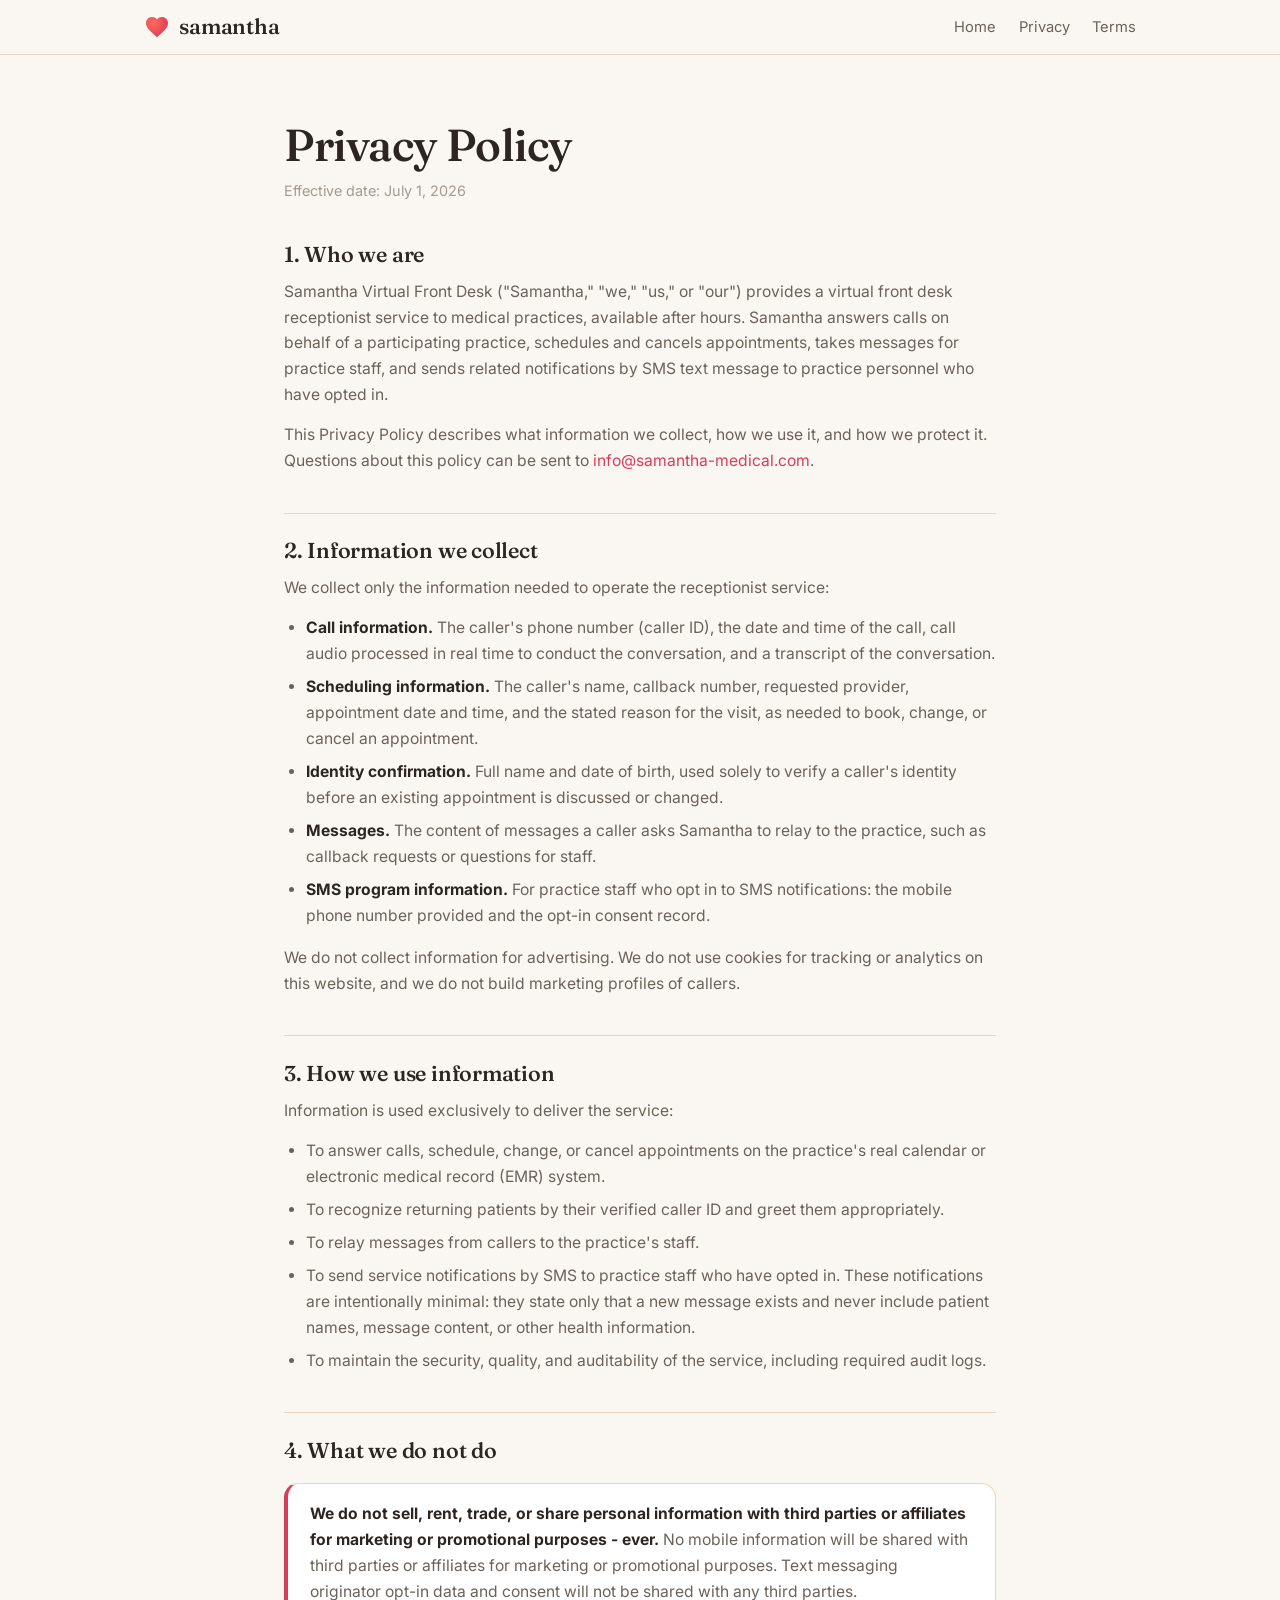
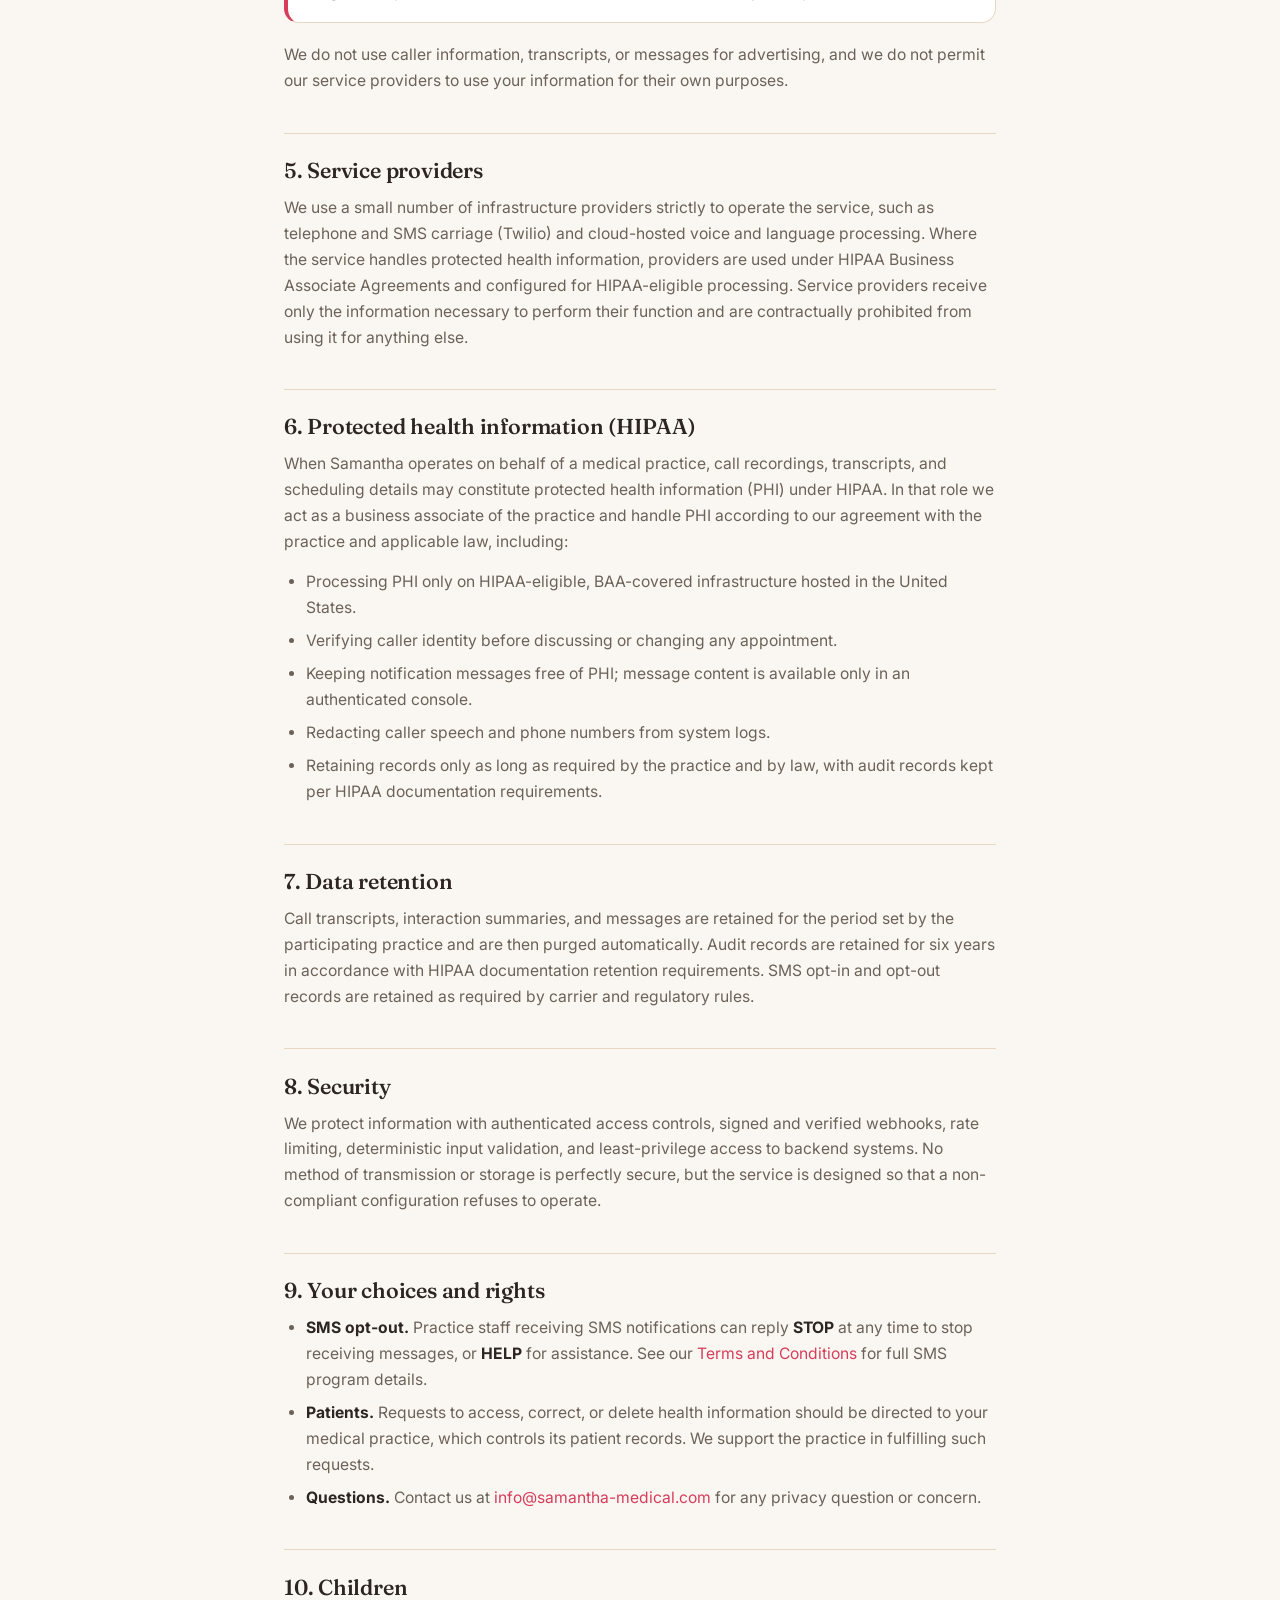
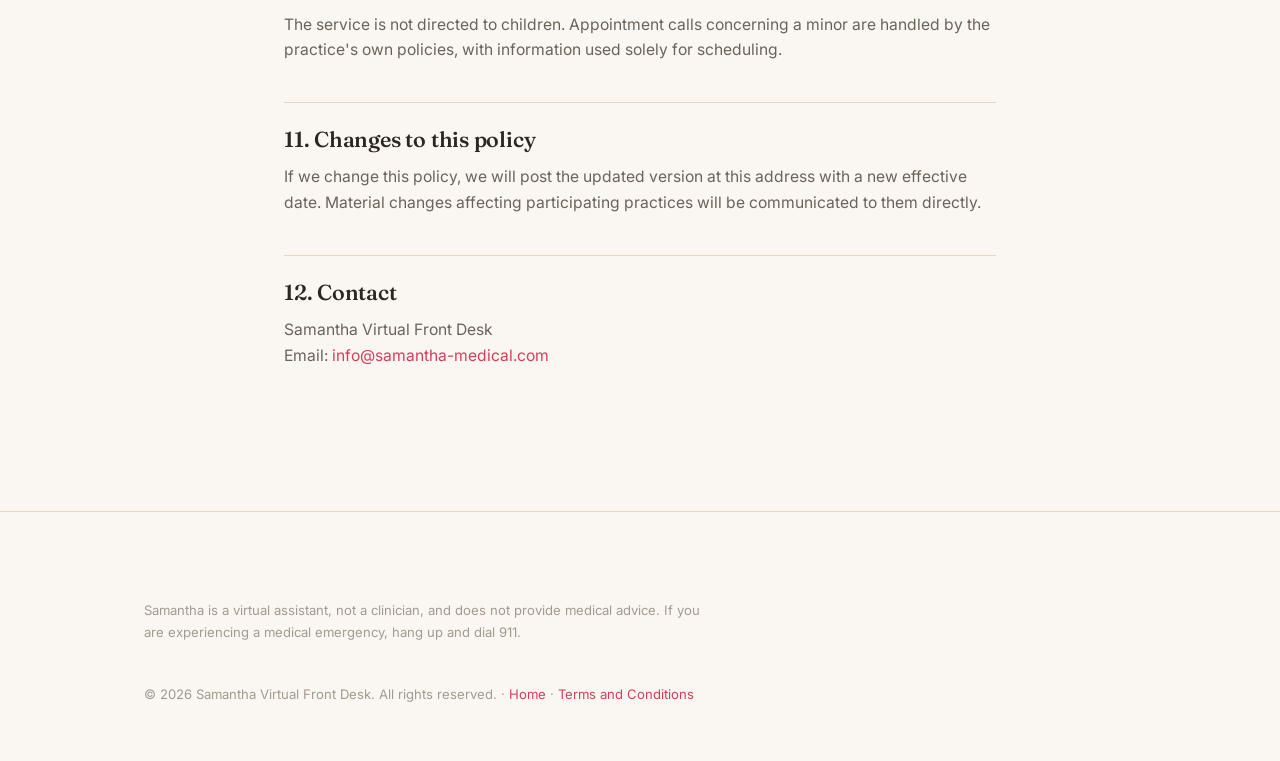
==== commit 5cecca1f: "Change contact email to info@samantha-medical.com Replaces jeffrey@ with info@ across the landing pa" ====
--- a/privacy-policy/index.html
+++ b/privacy-policy/index.html
@@ -42,7 +42,7 @@
       <p>
         This Privacy Policy describes what information we collect, how we use it, and how
         we protect it. Questions about this policy can be sent to
-        <a href="mailto:jeffrey@samantha-medical.com">jeffrey@samantha-medical.com</a>.
+        <a href="mailto:info@samantha-medical.com">info@samantha-medical.com</a>.
       </p>
 
       <h2>2. Information we collect</h2>
@@ -132,7 +132,7 @@
       <ul>
         <li><strong>SMS opt-out.</strong> Practice staff receiving SMS notifications can reply <strong>STOP</strong> at any time to stop receiving messages, or <strong>HELP</strong> for assistance. See our <a href="../terms-and-conditions/index.html">Terms and Conditions</a> for full SMS program details.</li>
         <li><strong>Patients.</strong> Requests to access, correct, or delete health information should be directed to your medical practice, which controls its patient records. We support the practice in fulfilling such requests.</li>
-        <li><strong>Questions.</strong> Contact us at <a href="mailto:jeffrey@samantha-medical.com">jeffrey@samantha-medical.com</a> for any privacy question or concern.</li>
+        <li><strong>Questions.</strong> Contact us at <a href="mailto:info@samantha-medical.com">info@samantha-medical.com</a> for any privacy question or concern.</li>
       </ul>
 
       <h2>10. Children</h2>
@@ -151,7 +151,7 @@
       <h2>12. Contact</h2>
       <p>
         Samantha Virtual Front Desk<br />
-        Email: <a href="mailto:jeffrey@samantha-medical.com">jeffrey@samantha-medical.com</a>
+        Email: <a href="mailto:info@samantha-medical.com">info@samantha-medical.com</a>
       </p>
     </div>
   </main>
--- a/styles.css
+++ b/styles.css
@@ -71,7 +71,7 @@
 }
 @keyframes dot-pulse {
   0%, 100% { transform: scale(1); filter: drop-shadow(0 0 4px rgba(231, 84, 111, 0.3)); }
-  50% { transform: scale(1.3); filter: drop-shadow(0 0 16px rgba(231, 84, 111, 0.9)); }
+  50% { transform: scale(1.217); filter: drop-shadow(0 0 16px rgba(231, 84, 111, 0.9)); }
 }
 .nav-links { margin-left: auto; display: flex; gap: 1.4rem; font-size: 0.92rem; }
 .nav-links a { color: var(--ink-soft); }
@@ -132,11 +132,11 @@
 }
 @keyframes orb-pulse {
   0%, 100% { transform: scale(1); filter: drop-shadow(0 0 18px rgba(255, 106, 92, 0.3)); }
-  50% { transform: scale(1.3); filter: drop-shadow(0 0 60px rgba(255, 106, 92, 0.9)); }
+  50% { transform: scale(1.217); filter: drop-shadow(0 0 60px rgba(255, 106, 92, 0.9)); }
 }
 @keyframes orb-aura-pulse {
-  0%, 100% { transform: scale(0.9); opacity: 0.35; }
-  50% { transform: scale(1.2); opacity: 0.75; }
+  0%, 100% { transform: scale(0.9416); opacity: 0.35; }
+  50% { transform: scale(1.1584); opacity: 0.75; }
 }
 
 .hero h1 { font-size: clamp(2.3rem, 5.5vw, 3.6rem); max-width: 21ch; margin: 0 auto 1.1rem; }
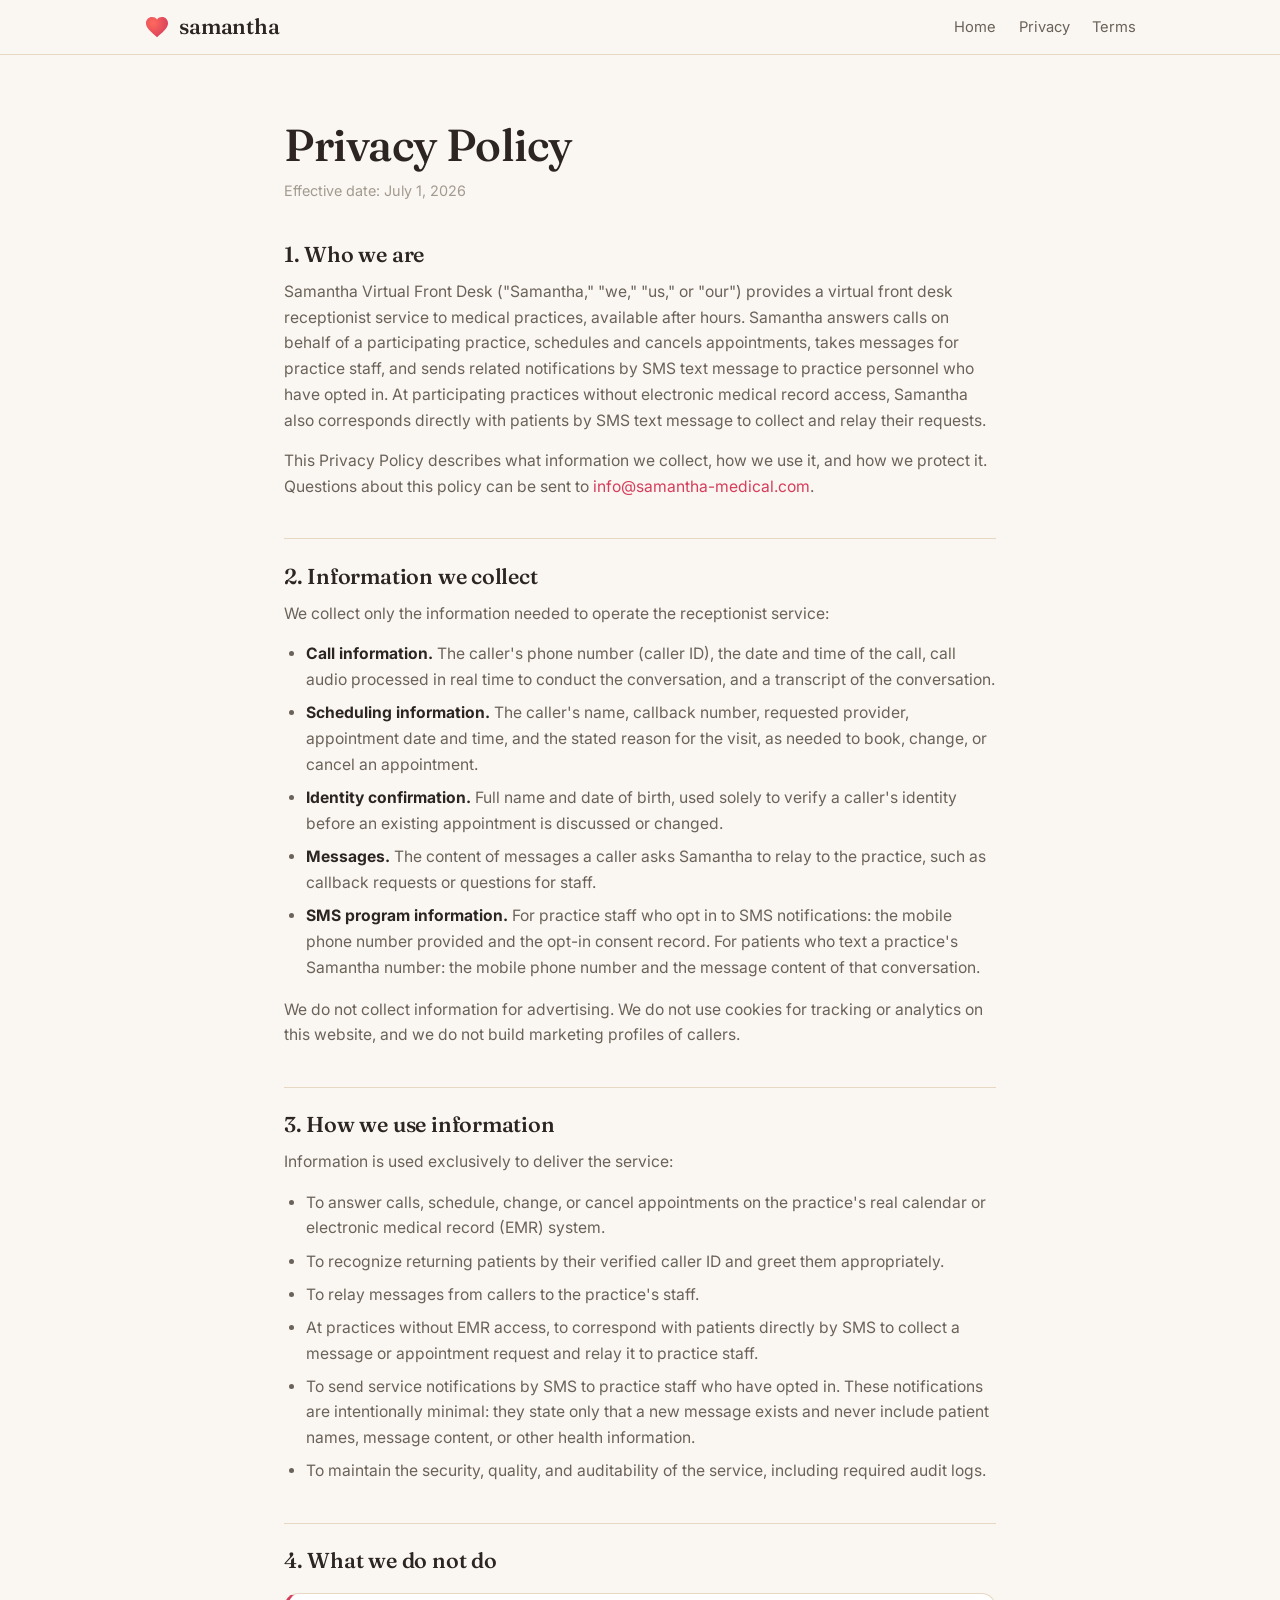
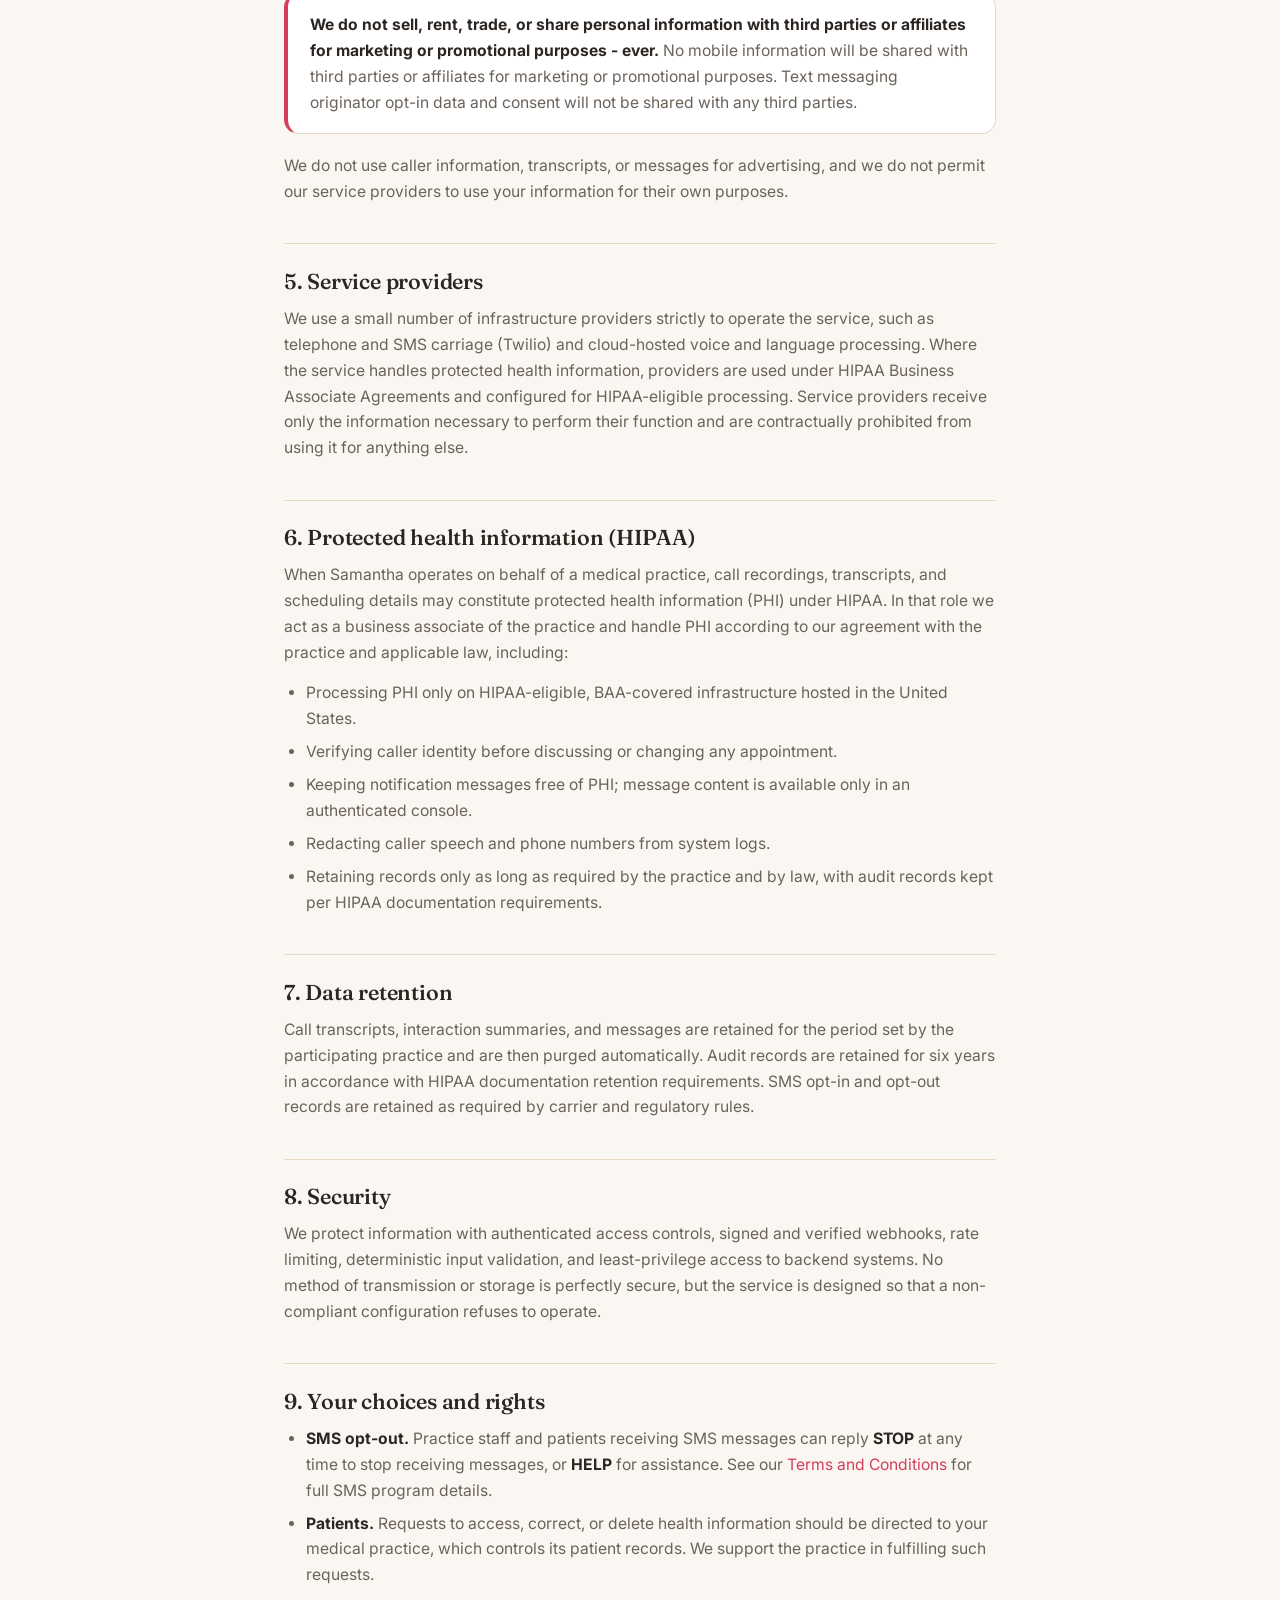
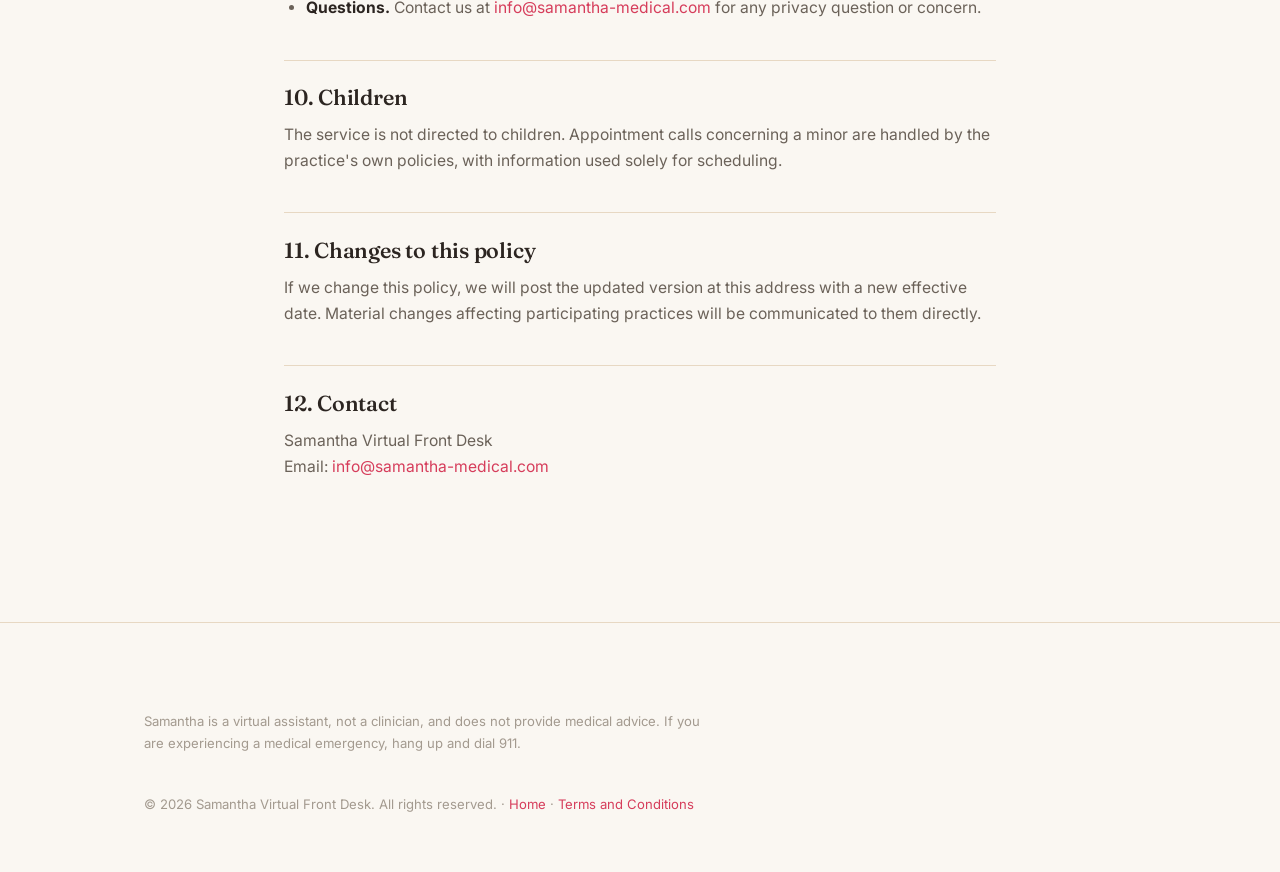
==== commit 68c469ab: "Add Samantha Patient Messaging SMS program to terms and privacy Documents the patient-facing convers" ====
--- a/privacy-policy/index.html
+++ b/privacy-policy/index.html
@@ -37,7 +37,9 @@
         front desk receptionist service to medical practices, available after hours. Samantha answers
         calls on behalf of a participating practice, schedules and cancels appointments,
         takes messages for practice staff, and sends related notifications by SMS text
-        message to practice personnel who have opted in.
+        message to practice personnel who have opted in. At participating practices
+        without electronic medical record access, Samantha also corresponds directly with
+        patients by SMS text message to collect and relay their requests.
       </p>
       <p>
         This Privacy Policy describes what information we collect, how we use it, and how
@@ -52,7 +54,7 @@
         <li><strong>Scheduling information.</strong> The caller's name, callback number, requested provider, appointment date and time, and the stated reason for the visit, as needed to book, change, or cancel an appointment.</li>
         <li><strong>Identity confirmation.</strong> Full name and date of birth, used solely to verify a caller's identity before an existing appointment is discussed or changed.</li>
         <li><strong>Messages.</strong> The content of messages a caller asks Samantha to relay to the practice, such as callback requests or questions for staff.</li>
-        <li><strong>SMS program information.</strong> For practice staff who opt in to SMS notifications: the mobile phone number provided and the opt-in consent record.</li>
+        <li><strong>SMS program information.</strong> For practice staff who opt in to SMS notifications: the mobile phone number provided and the opt-in consent record. For patients who text a practice's Samantha number: the mobile phone number and the message content of that conversation.</li>
       </ul>
       <p>
         We do not collect information for advertising. We do not use cookies for tracking
@@ -65,6 +67,7 @@
         <li>To answer calls, schedule, change, or cancel appointments on the practice's real calendar or electronic medical record (EMR) system.</li>
         <li>To recognize returning patients by their verified caller ID and greet them appropriately.</li>
         <li>To relay messages from callers to the practice's staff.</li>
+        <li>At practices without EMR access, to correspond with patients directly by SMS to collect a message or appointment request and relay it to practice staff.</li>
         <li>To send service notifications by SMS to practice staff who have opted in. These notifications are intentionally minimal: they state only that a new message exists and never include patient names, message content, or other health information.</li>
         <li>To maintain the security, quality, and auditability of the service, including required audit logs.</li>
       </ul>
@@ -130,7 +133,7 @@
 
       <h2>9. Your choices and rights</h2>
       <ul>
-        <li><strong>SMS opt-out.</strong> Practice staff receiving SMS notifications can reply <strong>STOP</strong> at any time to stop receiving messages, or <strong>HELP</strong> for assistance. See our <a href="../terms-and-conditions/index.html">Terms and Conditions</a> for full SMS program details.</li>
+        <li><strong>SMS opt-out.</strong> Practice staff and patients receiving SMS messages can reply <strong>STOP</strong> at any time to stop receiving messages, or <strong>HELP</strong> for assistance. See our <a href="../terms-and-conditions/index.html">Terms and Conditions</a> for full SMS program details.</li>
         <li><strong>Patients.</strong> Requests to access, correct, or delete health information should be directed to your medical practice, which controls its patient records. We support the practice in fulfilling such requests.</li>
         <li><strong>Questions.</strong> Contact us at <a href="mailto:info@samantha-medical.com">info@samantha-medical.com</a> for any privacy question or concern.</li>
       </ul>
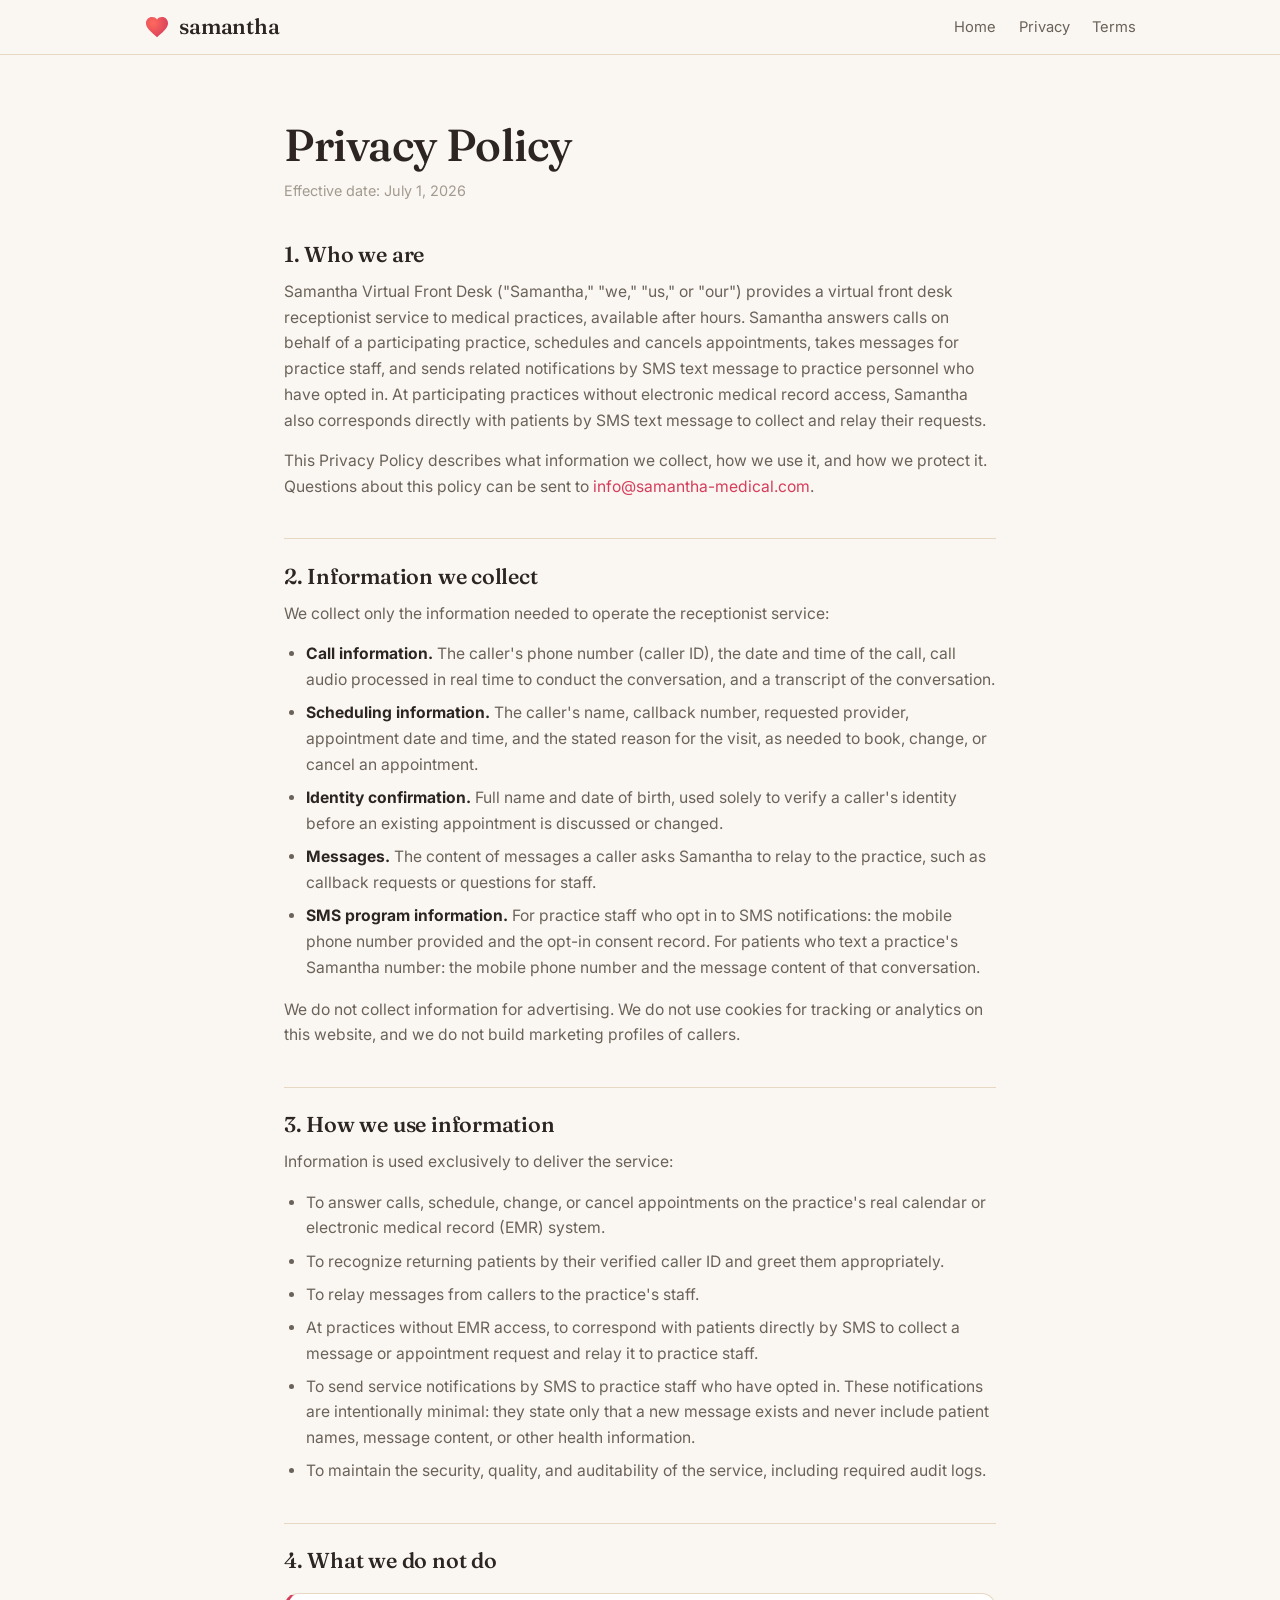
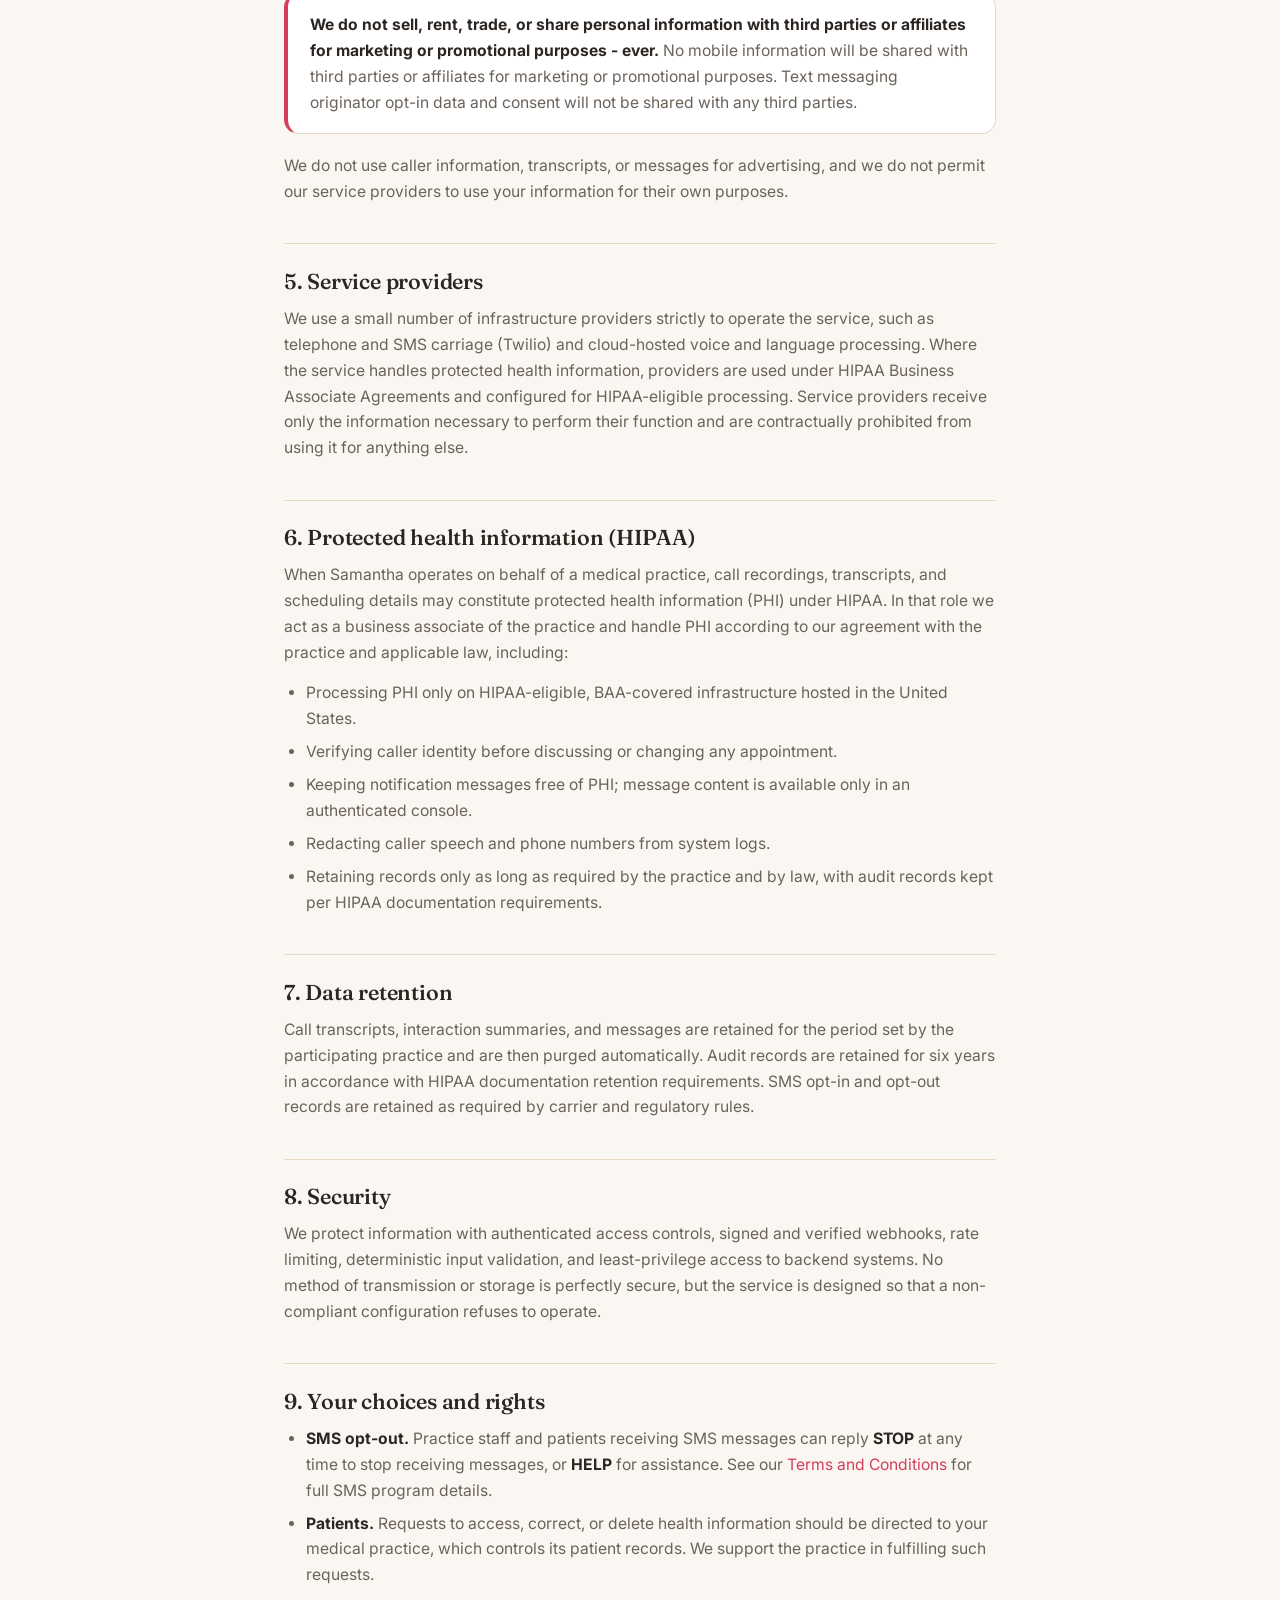
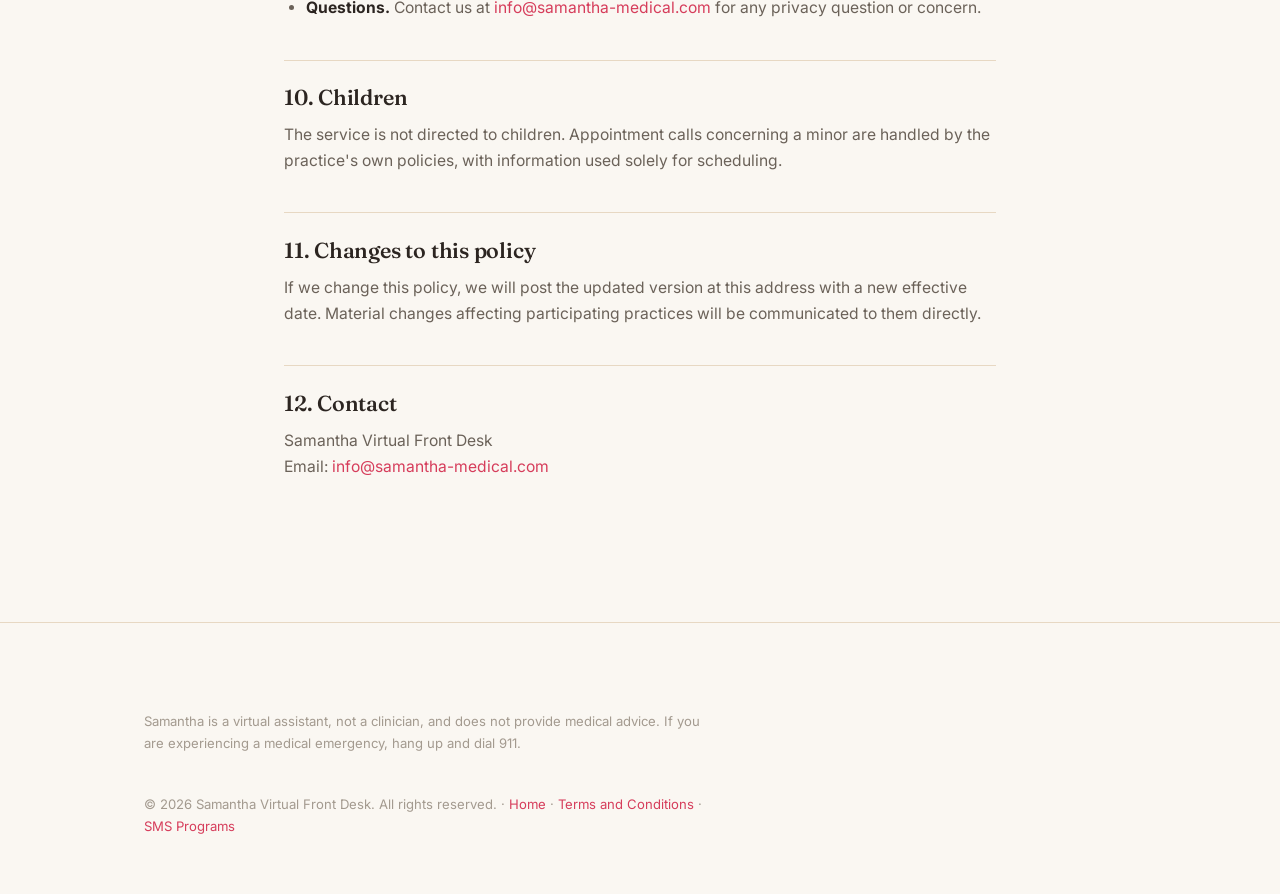
==== commit d1097bd9: "Update /sms page for 10DLC call-to-action: Sidekick Labs branding, published number, exact message t" ====
--- a/privacy-policy/index.html
+++ b/privacy-policy/index.html
@@ -165,7 +165,7 @@
         Samantha is a virtual assistant, not a clinician, and does not provide medical advice.
         If you are experiencing a medical emergency, hang up and dial 911.
       </p>
-      <p class="fineprint">&copy; 2026 Samantha Virtual Front Desk. All rights reserved. &middot; <a href="../index.html">Home</a> &middot; <a href="../terms-and-conditions/index.html">Terms and Conditions</a></p>
+      <p class="fineprint">&copy; 2026 Samantha Virtual Front Desk. All rights reserved. &middot; <a href="../index.html">Home</a> &middot; <a href="../terms-and-conditions/index.html">Terms and Conditions</a> &middot; <a href="../sms/index.html">SMS Programs</a></p>
     </div>
   </footer>
 
